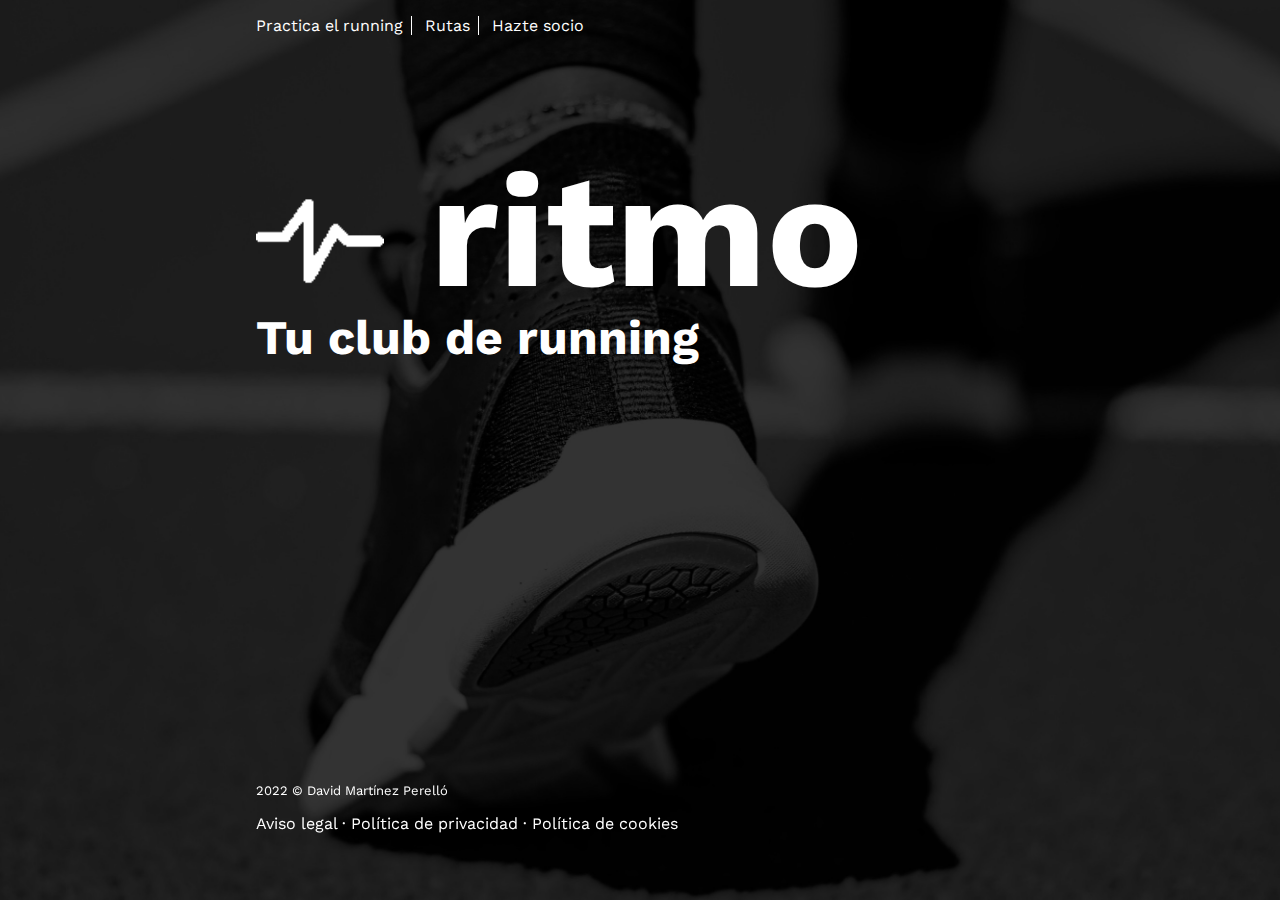
==== index.html @ 7bf6ec88 "comm1" ====
<!DOCTYPE html>
<html lang="es">
  <head>
    <meta charset="utf-8">
    <title>sRitmo: tu club de running12d</title>
    <link rel="preconnect" href="https://fonts.googleapis.com"><link rel="preconnect" href="https://fonts.gstatic.com" crossorigin><link href="https://fonts.googleapis.com/css2?family=Work+Sans:ital,wght@0,400;0,700;1,400;1,700&display=swap" rel="stylesheet">
    <link rel="Stylesheet" href="css/estilos.css">
  </head>
  <body class="indexClass">
    <header>  
      <nav>
        <ul>
            <li><a href="practica-el-running.html">Practica el running</a></li>
            <li><a href="rutas.html">Rutas</a></li>
            <li><a href="inscripcion-socios.html">Hazte socio</a></li>
        </ul>
      </nav>  
      <h1>
          <img
              src="img/isologo-white.png"
              alt="Logo de la compañía Ritmo"> 
          <a href="index.html">ritmo</a>
      </h1>
      <h2>Tu club de running</h2>
    </header>
    <footer class ="indexFooter">
      <p><time datetime="2022">2022</time> © David Martínez Perelló</p>
      <ul>
        <li><a href="#">Aviso legal</a></li>
        <li><a href="#">Política de privacidad</a></li>
        <li><a href="#">Política de cookies</a></li>
    </ul>
    </footer>
  </body>
</html>
---- css/estilos.css ----
/* --------------------------PARTE COMÚM------------------- */
body {
    font-family: 'Work Sans', sans-serif;
    margin: 0;
}

a:visited, a, a:hover  {
    color: white;
    text-decoration:none;
}

/* --------------------------CONTENIDO INDEX------------------- */

Body.indexClass{
    margin-left: 20%;
    background: url('../img/home-hero.jpg') no-repeat center center fixed; 
    background-size: cover;
}

Body.indexClass h1, Body.indexClass h2 {
    color: white;
}
Body.indexClass h1 {
    margin-top: 10%;
    font-size: 10em;
    margin-bottom: -0.1em;
}
Body.indexClass h2 {
    font-size: 3em;
    margin-top: 0;
}

Body.indexClass h1 img{
    width: 0.8em;
}

/* --------------------------HEADER ARCHIVOS MENOS INDEX------------------- */

header.headerArchiv
{
    background-color: black;
    padding-left: 20%;
    padding-top: 0.1%;
    padding-bottom: 3em;
}

header.headerArchiv h1 img{
    width: 0.9em;
}

header.headerArchiv h1 {
    font-size: 2em;
    margin-bottom: -0.1em;
    margin-top: 2%;
}

/* --------------------------NAVEGACIÓN------------------- */

header span.Selected a{
    font-weight: 700;
}

header ul a:hover {
    color: rgb(222, 12, 23)
}

header ul {
    list-style: none;
    padding-inline-start: 0;
}
header ul li {
    display: inline-block;
    padding: 0 0.5rem;
}
header ul li:first-child {
    padding-left: 0;
}
  
header ul li:not(:last-child) {
    border-right: 1px solid white;
}

/* --------------------------CUERPO------------------- */

main {
    margin-left: 20%; 
    margin-right: 20%;
    color:  rgb(23, 23, 23)
}
main p, main ul {
    line-height: 150%;
}

main h2:first-child
{
    margin-top: 2em;
}

/* --------------------------LISTAS-------------- */

article ul li {
    margin: 1em;
}
article ul {
    padding-left: 1em;
}

/* --------------------------FIGURAS------------------- */

figure {
    margin-top: 3%;
    margin-left: 2%;
}

figure img, figure iframe {
    margin: 0 auto;
    display: block;
    border-style:none;
}

figure figcaption {
    margin-top: 2%;
    margin-bottom: 3%;
    font-size: 70%;
    text-align: center;
}

/* --------------------------ESPECIALES------------------- */

i {
    font-style: normal;
}
p.Reference
{
    font-size: 0.7em;
    margin-bottom: 2%;
}

a.inlineLink
{
    /* font: normal; */
    color: rgb(23, 23, 23);
    text-decoration-color: rgb(23, 23, 23);
    text-decoration-thickness: 1px;
    text-decoration-line: underline; 
    text-decoration-style: dotted; 
}

a.inlineLink:hover
{
    color:  rgb(222, 12, 23);
    text-decoration-color: rgb(222, 12, 23);
    text-decoration-line: underline; 
}

div.refRitmo{
    background-color: rgba(0, 0, 0, 0.1);
    text-align: center;
    padding-top: 1em;
    margin-bottom: 2em;
}
div.refRitmo p:first-child{
    font-size: 2em;
    margin: 0;
}
div.refRitmo p:not(:first-child){
    margin-top: -0.2em;
    padding-bottom: 1.5em;
}

.Recalc {
    font-weight: bold;
}

/* --------------------------TABLA------------------- */
table{
    margin-top: 2em;
    margin-bottom: 3em;
    width: 100%;
    border-collapse: collapse;
    table-layout: fixed;
}
caption{
    font-size: 1.5em;
    border-top: 1px solid;
    border-bottom: 1px solid;
    padding-top: 0.2em;
    padding-bottom: 0.2em;
}
tr.topHeaders{
    border-bottom: 1px solid;
}
div.ImageInCol {
    vertical-align: top;
    display: inline-block;
    text-align: center;
    padding-top: 0.5em;
    padding-bottom: 0.5em;
}
div.ImageInCol .caption {
    display: block;
    font-weight: normal;
}

tr th:first-child{
    text-align: left;
}
tr th{
    font-weight: normal;
}
tr th[scope="row"]{
    font-weight: bold; 
    font-size: 1.5em;
}
tr {
    height: 3em;
}
tr:nth-child(even)
{
    background-color: rgba(0, 0, 0, 0.1);
}

tfoot {
    font-size: 0.8em;
    border-bottom: 1px solid;
}

/* --------------------------FORUMULARIO------------------- */

.formulario
{
    margin-left: 5%;
    margin-right: 5%;
}

.formulario p:first-child{
    font-size: 0.8em;
}

form legend{
    font-weight: 700;
    font-size: 1.5em;
}

fieldset{
    margin-top: 1em;
    padding-left: 3%;
    padding-bottom: 2em;
}

fieldset p:last-child, .OtrasInfo {
    margin-bottom: 0px;
}

.columnForm {
    float: left;
    width: 50%;
    margin-top: 1em;
    
  }
  
.rowForm:after {
    content: "";
    display: table;
    clear: both;
}

input[type="text"], 
input[type="email"], 
input[type="tel"], 
input[type="date"], 
textarea,
select{
    width: 95%;
    height: 3em;
    margin-top: 1em;
    padding-right: 0.5em;
    padding-left: 0.5em;
}

.columnForm input,.columnForm  select
{
    width: 90%;
}
textarea {
    resize:vertical;
    height: 15em;
}

form > p,form>input{
    margin-left: 3%;
    
}

form > p{
    width: 95%;
}

button
{
    border: 0;
    border-radius: 8px;
    background-color:rgb(222, 12, 23);
    font-size: 1.5rem;
    color: white;
    padding: 0.5em 1.5em;
}
button:hover
{
    cursor: pointer;
}

input:invalid
{
    box-shadow: 0px 0px 0px 2px red;
}

input:focus:invalid 
{
    box-shadow: none;
}

input:placeholder-shown, 
input[type="date"], 
input[type="radio"],
input[type="checkbox"]
{
    box-shadow: none;
}

/* --------------------------PIE DE PÁGINA------------------- */

footer ul a:hover {
    color: rgb(222, 12, 23)
}

footer ul {
    list-style: none;
    padding-inline-start: 0;
}
footer ul li {
    display: inline-block;
}

footer ul li:after { 
    content: " \00b7"; 
}
footer ul li:last-child:after { 
    content: none; 
}

footer p{
    font-size: small;
}
footer{
    color: white;
}

footer.NormalFooter
{
    padding-top: 0.8%;
    padding-bottom: 2%;
    padding-left: 20%;
    background-color: black;
    /* width: 100%; */

}

footer.indexFooter
{
    position: fixed;
    bottom: 0; 
    margin-bottom: 4%;
    
}
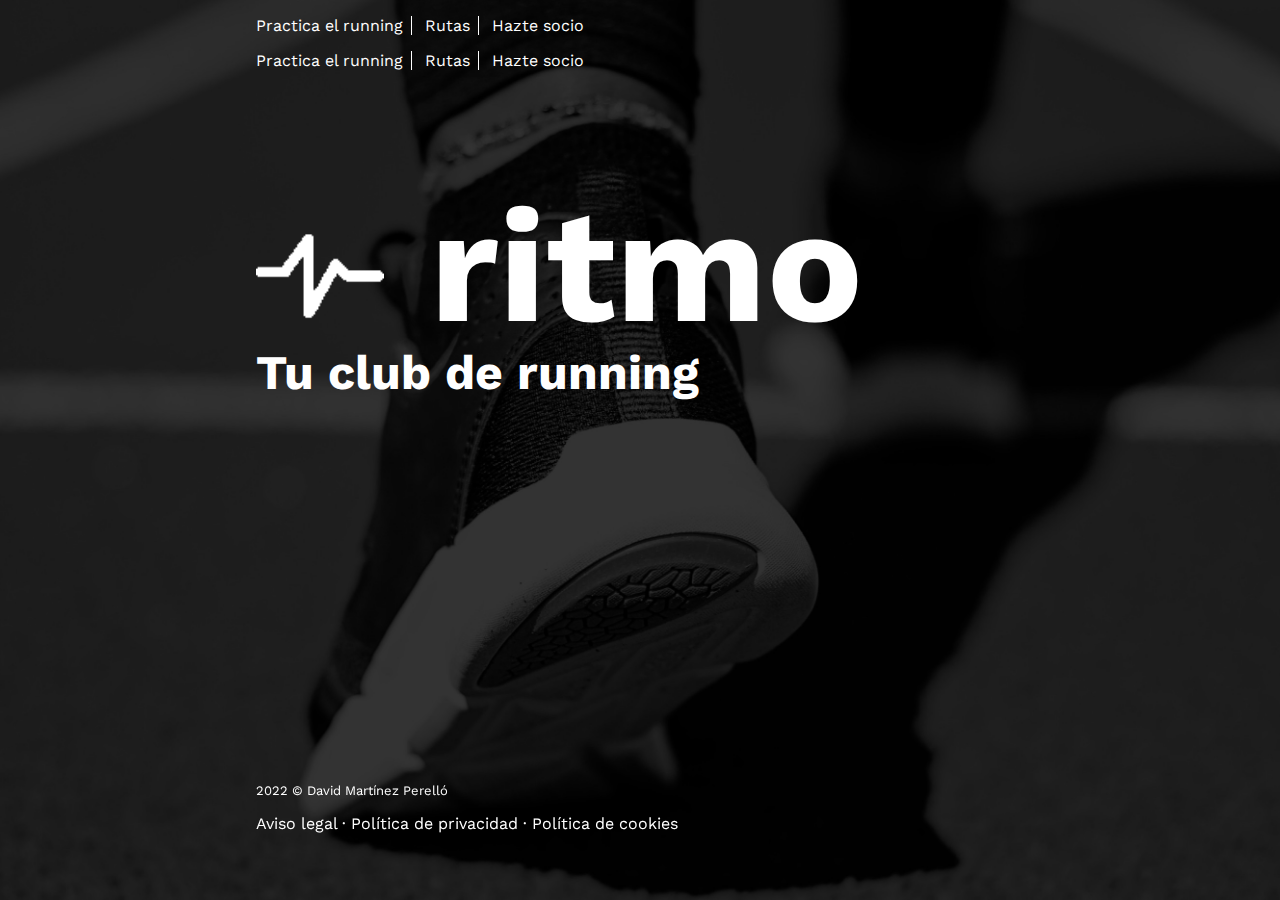
==== commit f9b4e534: "dd" ====
--- a/index.html
+++ b/index.html
@@ -14,6 +14,11 @@
             <li><a href="rutas.html">Rutas</a></li>
             <li><a href="inscripcion-socios.html">Hazte socio</a></li>
         </ul>
+        <ul>
+          <li><a href="practica-el-running.html">Practica el running</a></li>
+          <li><a href="rutas.html">Rutas</a></li>
+          <li><a href="inscripcion-socios.html">Hazte socio</a></li>
+      </ul>
       </nav>  
       <h1>
           <img
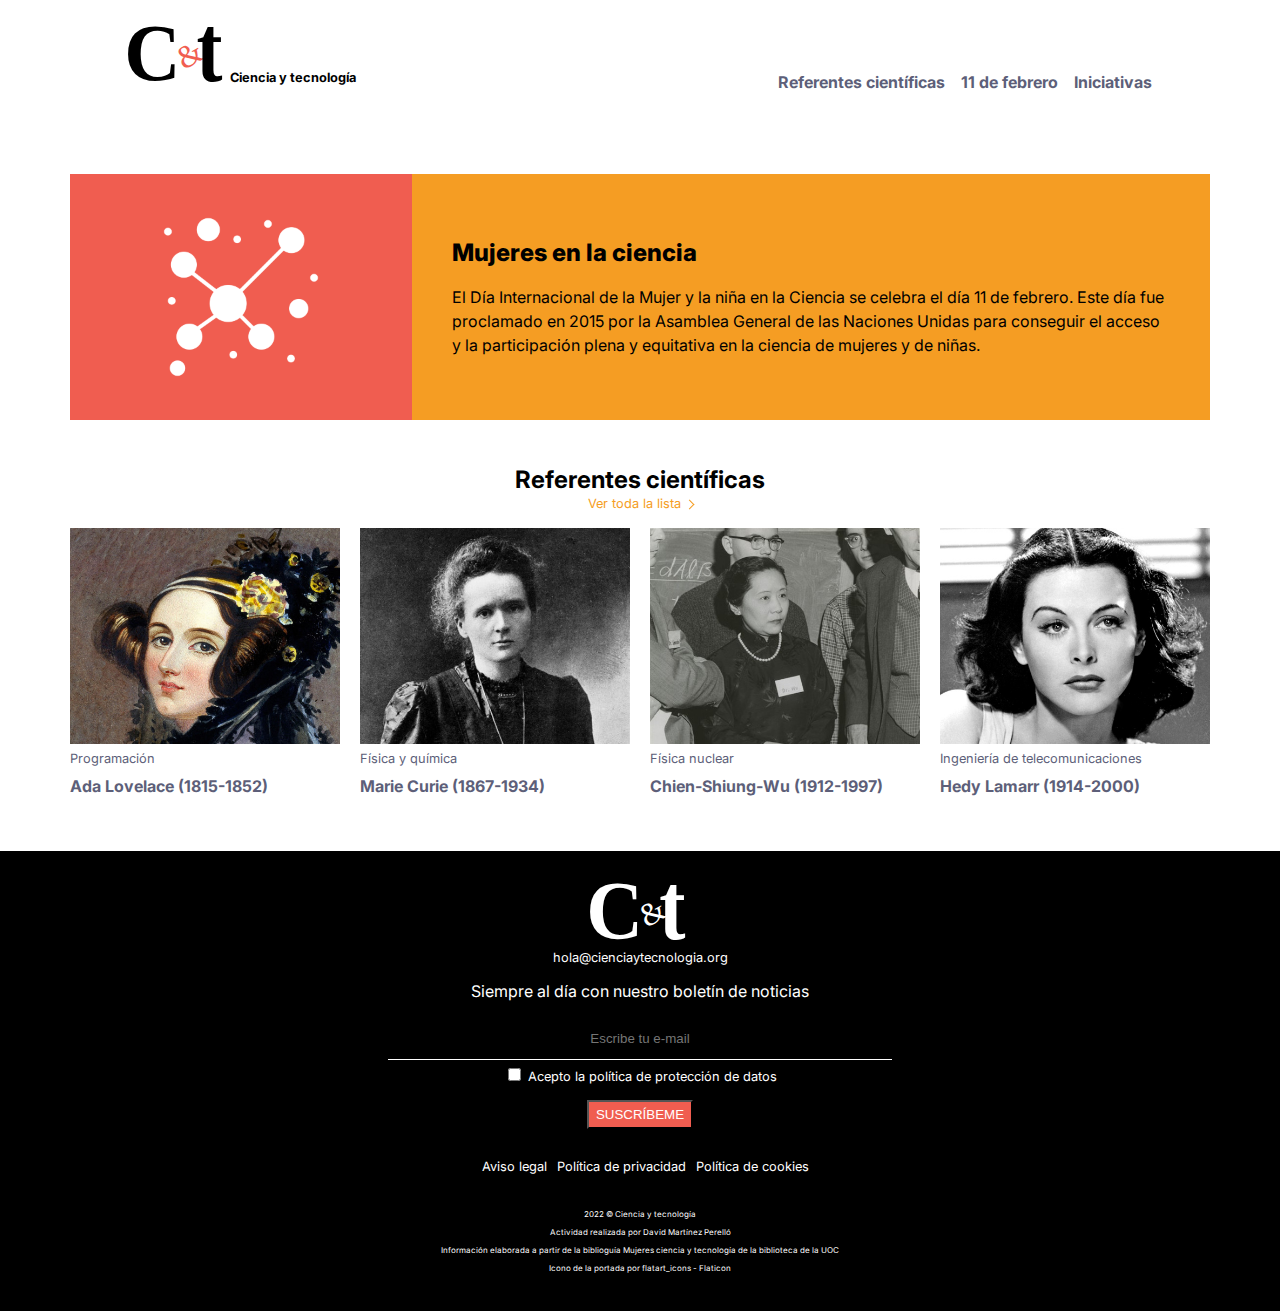
==== commit 7365c0ed: "FirstVersion" ====
--- a/index.html
+++ b/index.html
@@ -1,40 +1,151 @@
 <!DOCTYPE html>
 <html lang="es">
   <head>
-    <meta charset="utf-8">
-    <title>sRitmo: tu club de running12d</title>
-    <link rel="preconnect" href="https://fonts.googleapis.com"><link rel="preconnect" href="https://fonts.gstatic.com" crossorigin><link href="https://fonts.googleapis.com/css2?family=Work+Sans:ital,wght@0,400;0,700;1,400;1,700&display=swap" rel="stylesheet">
+    <meta charset="UTF-8">
+    <meta name= "viewport" content="width=device-width, initial-scale=1.0"> 
+    <title>Mujeres en la ciencia</title>
+    <link rel="preconnect" href="https://fonts.googleapis.com"><link rel="preconnect" href="https://fonts.gstatic.com" crossorigin><link href="https://fonts.googleapis.com/css2?family=Inter:wght@400;700;800&display=swap" rel="stylesheet">
     <link rel="Stylesheet" href="css/estilos.css">
   </head>
-  <body class="indexClass">
-    <header>  
+  <body class="index">
+    <header>
+      <h1>
+        <a href="index.html">
+          <img
+          src="img/logo-ciencia-tecnologia.svg"
+          alt="Logo de ciencia y tecnologia"> 
+          Ciencia y tecnología
+        </a>
+      </h1>  
       <nav>
         <ul>
-            <li><a href="practica-el-running.html">Practica el running</a></li>
-            <li><a href="rutas.html">Rutas</a></li>
-            <li><a href="inscripcion-socios.html">Hazte socio</a></li>
+            <li><a href="practica-el-running.html">Referentes científicas</a></li>
+            <li><a href="rutas.html">11 de febrero</a></li>
+            <li><a href="inscripcion-socios.html">Iniciativas</a></li>
         </ul>
-        <ul>
-          <li><a href="practica-el-running.html">Practica el running</a></li>
-          <li><a href="rutas.html">Rutas</a></li>
-          <li><a href="inscripcion-socios.html">Hazte socio</a></li>
-      </ul>
       </nav>  
-      <h1>
+    </header>
+    <main class="container">
+
+      <div class = "mujCienc">
+        <figure>
           <img
-              src="img/isologo-white.png"
-              alt="Logo de la compañía Ritmo"> 
-          <a href="index.html">ritmo</a>
-      </h1>
-      <h2>Tu club de running</h2>
-    </header>
-    <footer class ="indexFooter">
-      <p><time datetime="2022">2022</time> © David Martínez Perelló</p>
+            src="img/hero-athom.png"
+            alt="icono átomo">  
+        </figure>
+        <div>
+          <h2>
+            Mujeres en la ciencia
+          </h2>
+          <p>
+            El Día Internacional de la Mujer y la niña en la Ciencia se celebra el día 
+            11 de febrero. Este día fue proclamado en 2015 por la Asamblea 
+            General de las Naciones Unidas para conseguir el acceso y la 
+            participación plena y equitativa en la ciencia de mujeres y de niñas.
+          </p>
+        </div>
+
+      </div>
+      <h2 class = "refCient">
+        Referentes científicas
+      </h2>
+      <p class = "refCient"><a class = "refCient" href="referentes.html">Ver toda la lista<i class="arrow right"></i></a></p>
+      <div class="CuadRef">
+
+        <a href="referentes.html#AdaLovelace">
+          <figure>
+            <img
+              src="img/01-ada-lovelace.jpg"
+              alt="Imagen de Ada Lovelance">  
+            <figcaption>
+              <p>Programación</p>
+              <p>Ada Lovelace (1815-1852)</p>
+            </figcaption>
+          </figure>
+        </a>
+
+
+        <a href="referentes.html#MarieCurie">
+          <figure>
+            <img
+              src="img/02-marie-curie.jpg"
+              alt="Imagen de Marie Curie">  
+            <figcaption>
+              <p>Física y química</p>
+              <p>Marie Curie (1867-1934)</p>
+            </figcaption>
+          </figure>
+        </a>
+
+
+        <a href="referentes.html#ChienShiungWu">
+          <figure>
+            <img
+              src="img/03-chien-shiung-wu.jpg"
+              alt="Imagen de Chien-Shiung-Wu">  
+            <figcaption>
+              <p>Física nuclear</p>
+              <p>Chien-Shiung-Wu (1912-1997)</p>
+            </figcaption>
+          </figure>
+        </a>
+
+        <a href="referentes.html#HedyLamarr">        
+          <figure>
+            <img
+              src="img/04-hedy-lamarr.jpg"
+              alt="Imagen Hedy Lamarr">  
+            <figcaption>
+              <p>Ingeniería de telecomunicaciones</p>
+              <p>Hedy Lamarr (1914-2000)</p>
+            </figcaption>
+          </figure>
+        </a>
+
+      </div>
+    </main>
+    <footer>
+      <img
+            src="img/logo-ciencia-tecnologia-white.svg"
+            alt="Logo de ciencia y tecnologia"> 
+      <p class="mailTop">
+        <a class = "inlineLink" href="mailto:hola@cienciaytecnologia.org">hola@cienciaytecnologia.org</a> 
+      </p>
+      <p>
+        Siempre al día con nuestro boletín de noticias
+      </p>
+      <form action="/my-handling-form-page" method="post">
+            <p>
+                <input type="text" id="TuEmail" name="user_email" placeholder="Escribe tu e-mail" required>
+            </p>
+            <p class= "privPol">
+              <input type="checkbox" id="PolitPriv" name="PolitPriv" required>
+              <label for="PolitPriv">Acepto la política de protección de datos</label>  
+            </p>
+           <p>
+                <button type="submit">SUSCRÍBEME</button>
+            </p>
+      </form>
       <ul>
         <li><a href="#">Aviso legal</a></li>
         <li><a href="#">Política de privacidad</a></li>
         <li><a href="#">Política de cookies</a></li>
-    </ul>
+      </ul>
+      <div class = footerLit>
+        <p>
+          <time datetime="2022">2022</time> © Ciencia y tecnología
+        </p>
+        <p>
+          Actividad realizada por David Martínez Perelló
+        </p>
+        <p>
+          Información elaborada a partir de la biblioguía <a href = "https://biblioteca.uoc.edu/es/biblioguias/biblioguia/Mujeres-ciencia-y-tecnologia/">Mujeres ciencia y tecnología de 
+            la biblioteca de la UOC</a>
+        </p>
+        <p>
+          Icono de la portada por <a href = "https://www.flaticon.es/iconos-gratis/atomo">flatart_icons - Flaticon</a>
+        </p>
+      </div>
     </footer>
   </body>
 </html>
--- a/css/estilos.css
+++ b/css/estilos.css
@@ -1,116 +1,409 @@
 /* --------------------------PARTE COMÚM------------------- */
 body {
-    font-family: 'Work Sans', sans-serif;
+    font-family: 'Inter', sans-serif;
+    color: rgb(0,0,0);
     margin: 0;
 }
 
 a:visited, a, a:hover  {
-    color: white;
+    color: rgb(0,0,0);
     text-decoration:none;
 }
 
+
+header, nav ul{
+    display: flex;
+    flex-direction: row;
+    flex-wrap: wrap;
+    align-items: flex-end;
+    margin-bottom: 0;
+}
+
+header
+{
+    width: 80%;
+    max-width: 1140px; 
+    margin-left: auto; 
+    margin-right: auto;
+    margin-bottom: 80px;
+    margin-top: 15px;
+}
+
+h1 {
+    flex-grow: 1;
+}
+nav ul li{
+    text-decoration: none;
+    display: inline-block;
+    padding-right: 1em;
+    text-align: center;
+    font-weight: 700;
+    line-height: 150%;
+}
+
+nav ul li:last-child {
+    padding-right: 0;
+  }
+
+nav ul li a:visited, nav ul li a{
+    text-decoration:none;
+    color: rgb(93, 95, 121) ;
+}
+
+nav ul li a:hover{
+    color: rgb(245, 157, 35) ;
+}
+
+@media all and (max-width: 1000px)
+{
+    nav ul,header{
+        flex-direction: column;
+        align-items: center;
+    }
+    nav ul{
+        padding: 0;
+    }
+}
+
+h1{
+    font-size: 0.8em;
+}
+
+.container, .containerReferentes
+{
+    line-height: 150%;
+    width: 90%; 
+    max-width: 1140px; 
+    margin-left: auto; 
+    margin-right: auto;
+}
+
 /* --------------------------CONTENIDO INDEX------------------- */
 
-Body.indexClass{
-    margin-left: 20%;
-    background: url('../img/home-hero.jpg') no-repeat center center fixed; 
-    background-size: cover;
-}
-
-Body.indexClass h1, Body.indexClass h2 {
-    color: white;
-}
-Body.indexClass h1 {
-    margin-top: 10%;
-    font-size: 10em;
-    margin-bottom: -0.1em;
-}
-Body.indexClass h2 {
+.mujCienc figure{
+    background-color: rgb(240, 93, 80);
+    margin: 0 0 0 0;
+    width: 30%;
+    padding-top: 2%;
+    padding-bottom: 2%;
+}
+
+.mujCienc figure img{
+    width: 80%;
+    max-width: 200px;
+}
+
+.mujCienc h2{
+    font-size: 1.5em;
+    font-weight: 800;
+}
+.mujCienc h2,.mujCienc p{
+    width: 90%;
+}
+
+.mujCienc p{
+    margin-top: 0;
+}
+.mujCienc div{
+    background-color: rgb(245, 157, 35);
+    width: 50%;
+    flex-grow: 1;
+    display: flex;
+    flex-direction: column;
+    align-items: center;
+    justify-content: center;
+}
+
+.mujCienc{
+    display: flex;
+    flex-direction: row;
+    flex-wrap: wrap;
+    justify-content: center;
+    align-items: stretch;
+    margin-top: 5%;
+}
+
+@media all and (max-width: 1000px)
+{
+    .mujCienc{
+        flex-direction: column;
+    }
+    .mujCienc div{
+        width:100%;
+    }
+    .mujCienc figure{
+        width:100%;
+    }
+}
+
+.refCient{
+    text-align: center;
+}
+
+h2.refCient {
+    margin-top: 2em;
+    margin-bottom: 0;
+}
+p.refCient {
+    margin-top: 0;
+    font-size: 0.8em;
+    color: rgb(245, 157, 35);
+}
+
+a.refCient:visited, a.refCient, a.refCient:hover  {
+    color: rgb(245, 157, 35);
+}
+
+.arrow {
+    border: solid rgb(245, 157, 35);
+    border-width: 0 1px 1px 0;
+    display: inline-block;
+    padding: 3px;
+    margin-left: 5px;
+    transform: rotate(-45deg);
+    -webkit-transform: rotate(-45deg);
+}
+
+.CuadRef figure
+{
+    margin: 0 0 0 0;
+}
+.CuadRef figure figcaption
+{
+    text-align: left;
+}
+.CuadRef figure figcaption p
+{
+    margin-top: 0.2em;
+    margin-bottom: 0.2em;
+    color: rgb(93, 95, 121);
+}
+.CuadRef figure figcaption p:first-child
+{
+    font-size: 0.8em;
+}
+.CuadRef figure figcaption p:last-child
+{
+    font-weight: 700;
+}
+
+.CuadRef{
+    display: grid;
+
+    --grid-layout-gap: 20px;
+    --grid-column-count: 4;
+    --grid-item--min-width: 200px;
+  
+    --gap-count: calc(var(--grid-column-count) - 1);
+    --total-gap-width: calc(var(--gap-count) * var(--grid-layout-gap));
+    --grid-item--max-width: calc((100% - var(--total-gap-width)) / var(--grid-column-count));
+  
+    display: grid;
+    grid-template-columns: repeat(auto-fill, minmax(max(var(--grid-item--min-width), var(--grid-item--max-width)), 1fr));
+    grid-gap: var(--grid-layout-gap);
+
+    /* https://codepen.io/ysedda/pen/wvPLdpm */
+
+}
+
+.CuadRef figure img{
+    width: 100%;
+}
+
+@media all and (max-width: 560px)
+{
+    .CuadRef figure figcaption
+    {
+        text-align: center;
+    }
+}
+
+/* --------------------------CONTENIDO REFERENTES------------------- */
+
+.containerReferentes h2{
+    text-align: center;
+    font-size: 2.5em;
+}
+.gridRef
+{
+    display: flex;
+    flex-direction: row;
+    gap: 30px; 
+    align-items: stretch;
+}
+.gridRef ul
+{
+    width: 20%;
+    list-style: none;
+    padding-left: 0;
+    display: flex;
+    flex-direction: row;
+    flex-wrap: wrap;
+    height: fit-content;
+    font-weight: 700;
+}
+
+.gridRef li
+{
+    width: 100%
+}
+
+.numbAndIm
+{
+    width: 80%;
+    display: flex;
+    flex-direction: row;
+    flex-wrap: wrap;
+    gap: 30px;
+}
+
+.element
+{
+    width: 100%;
+    display: flex;
+    flex-direction: row;
+    gap: 30px; 
+    align-items: center;
+}
+
+.number{
+    width: 20%; 
+}
+.number{
+    color: rgb(93, 95, 121);
+    font-size: 0.7em;
+    font-weight: 700;
+}
+.number p {
+    margin-top: 0px;
+    margin-bottom: 0px;
+}
+.number .ciName {
+    font-size: 1.7em;
+    font-weight: 700;
+}
+.number p:first-child{
+    color: rgb(240, 93, 80);
     font-size: 3em;
-    margin-top: 0;
-}
-
-Body.indexClass h1 img{
-    width: 0.8em;
-}
+    font-weight: 900;
+    margin-bottom: 20px;
+    margin-top: auto;
+}
+
+.imageAndDesc
+{
+    width: 80%;
+}
+.imageAndDesc
+{
+    display: flex;
+    flex-direction: row;
+    gap: 20px; 
+    align-items: center;
+}
+
+.descImage {
+    width: 70%;
+}
+
+.descImage p:first-child{
+    margin-bottom: 2px;
+    color: rgb(93, 95, 121);
+}
+
+.descImage p:not(:first-child){
+    margin-top: 2px;
+}
+
+.descImage a,.gridRef ul a {
+    color: rgb(245, 157, 35)
+}
+.descImage a:hover, .gridRef ul a:hover {
+    color:  rgb(93, 95, 121);
+}
+
+.imageAndDesc img{
+    width: 30%;
+    height: auto;
+}
+
+@media all and (max-width: 1000px)
+{
+    .gridRef
+    {
+        flex-direction: column;
+    }
+    .gridRef ul
+    {
+        width: fit-content;
+        color: rgb(245, 157, 35);
+        list-style-type: disc; 
+        list-style-position: inside; 
+        flex-wrap: wrap;
+        flex-direction: row;
+        gap: 13px;
+        justify-content: center;
+    }
+    .gridRef li::marker
+    {
+       margin-right: 2px;
+    }
+
+    .gridRef li:first-child
+    {
+        list-style: none;
+    }
+    
+    .gridRef li
+    {
+        width: fit-content;
+        /* width: auto; */
+    }
+    .gridRef
+    {
+        align-items: center;
+    }
+}
+
+@media all and (max-width: 560px)
+{
+    .element, .imageAndDesc
+    {
+        width: 100%;
+        flex-direction: column;
+        align-items: flex-start;
+        gap: 2px;
+    }
+    .number, .imageAndDesc img, .numbAndIm, .descImage
+    {
+        width: 100%;
+    }
+
+    .numbAndIm
+    {
+        gap: 10px;
+    }
+    .number p:first-child{
+
+        margin-bottom: 10px;
+
+    }
+
+}
+
 
 /* --------------------------HEADER ARCHIVOS MENOS INDEX------------------- */
 
-header.headerArchiv
-{
-    background-color: black;
-    padding-left: 20%;
-    padding-top: 0.1%;
-    padding-bottom: 3em;
-}
-
-header.headerArchiv h1 img{
-    width: 0.9em;
-}
-
-header.headerArchiv h1 {
-    font-size: 2em;
-    margin-bottom: -0.1em;
-    margin-top: 2%;
-}
 
 /* --------------------------NAVEGACIÓN------------------- */
 
-header span.Selected a{
-    font-weight: 700;
-}
-
-header ul a:hover {
-    color: rgb(222, 12, 23)
-}
-
-header ul {
-    list-style: none;
-    padding-inline-start: 0;
-}
-header ul li {
-    display: inline-block;
-    padding: 0 0.5rem;
-}
-header ul li:first-child {
-    padding-left: 0;
-}
-  
-header ul li:not(:last-child) {
-    border-right: 1px solid white;
-}
 
 /* --------------------------CUERPO------------------- */
 
-main {
-    margin-left: 20%; 
-    margin-right: 20%;
-    color:  rgb(23, 23, 23)
-}
-main p, main ul {
-    line-height: 150%;
-}
-
-main h2:first-child
-{
-    margin-top: 2em;
-}
 
 /* --------------------------LISTAS-------------- */
 
-article ul li {
-    margin: 1em;
-}
-article ul {
-    padding-left: 1em;
-}
-
 /* --------------------------FIGURAS------------------- */
-
-figure {
-    margin-top: 3%;
-    margin-left: 2%;
-}
 
 figure img, figure iframe {
     margin: 0 auto;
@@ -118,258 +411,98 @@
     border-style:none;
 }
 
-figure figcaption {
-    margin-top: 2%;
-    margin-bottom: 3%;
-    font-size: 70%;
-    text-align: center;
-}
-
 /* --------------------------ESPECIALES------------------- */
 
-i {
-    font-style: normal;
-}
-p.Reference
-{
-    font-size: 0.7em;
-    margin-bottom: 2%;
-}
-
-a.inlineLink
-{
-    /* font: normal; */
-    color: rgb(23, 23, 23);
-    text-decoration-color: rgb(23, 23, 23);
-    text-decoration-thickness: 1px;
-    text-decoration-line: underline; 
-    text-decoration-style: dotted; 
-}
-
-a.inlineLink:hover
-{
-    color:  rgb(222, 12, 23);
-    text-decoration-color: rgb(222, 12, 23);
-    text-decoration-line: underline; 
-}
-
-div.refRitmo{
-    background-color: rgba(0, 0, 0, 0.1);
-    text-align: center;
-    padding-top: 1em;
-    margin-bottom: 2em;
-}
-div.refRitmo p:first-child{
-    font-size: 2em;
-    margin: 0;
-}
-div.refRitmo p:not(:first-child){
-    margin-top: -0.2em;
-    padding-bottom: 1.5em;
-}
-
-.Recalc {
-    font-weight: bold;
-}
+
 
 /* --------------------------TABLA------------------- */
-table{
-    margin-top: 2em;
-    margin-bottom: 3em;
-    width: 100%;
-    border-collapse: collapse;
-    table-layout: fixed;
-}
-caption{
-    font-size: 1.5em;
-    border-top: 1px solid;
-    border-bottom: 1px solid;
-    padding-top: 0.2em;
-    padding-bottom: 0.2em;
-}
-tr.topHeaders{
-    border-bottom: 1px solid;
-}
-div.ImageInCol {
-    vertical-align: top;
-    display: inline-block;
-    text-align: center;
-    padding-top: 0.5em;
-    padding-bottom: 0.5em;
-}
-div.ImageInCol .caption {
-    display: block;
-    font-weight: normal;
-}
-
-tr th:first-child{
-    text-align: left;
-}
-tr th{
-    font-weight: normal;
-}
-tr th[scope="row"]{
-    font-weight: bold; 
-    font-size: 1.5em;
-}
-tr {
-    height: 3em;
-}
-tr:nth-child(even)
-{
-    background-color: rgba(0, 0, 0, 0.1);
-}
-
-tfoot {
+
+
+/* --------------------------PIE DE PÁGINA------------------- */
+footer a:hover, .footerLit a:hover {
+    color:  rgb(245, 157, 35)
+}
+
+footer img {  
+    display: block;  
+    margin-left: auto;  
+    margin-right: auto; 
+}  
+
+footer a, .footerLit a {
+    color:  rgb(255, 255, 255)
+}
+footer .mailTop
+{
+    margin-top: 10px;
     font-size: 0.8em;
-    border-bottom: 1px solid;
-}
-
-/* --------------------------FORUMULARIO------------------- */
-
-.formulario
-{
-    margin-left: 5%;
-    margin-right: 5%;
-}
-
-.formulario p:first-child{
-    font-size: 0.8em;
-}
-
-form legend{
-    font-weight: 700;
-    font-size: 1.5em;
-}
-
-fieldset{
-    margin-top: 1em;
-    padding-left: 3%;
-    padding-bottom: 2em;
-}
-
-fieldset p:last-child, .OtrasInfo {
-    margin-bottom: 0px;
-}
-
-.columnForm {
-    float: left;
-    width: 50%;
-    margin-top: 1em;
-    
-  }
-  
-.rowForm:after {
-    content: "";
-    display: table;
-    clear: both;
-}
-
-input[type="text"], 
-input[type="email"], 
-input[type="tel"], 
-input[type="date"], 
-textarea,
-select{
-    width: 95%;
-    height: 3em;
-    margin-top: 1em;
-    padding-right: 0.5em;
-    padding-left: 0.5em;
-}
-
-.columnForm input,.columnForm  select
-{
-    width: 90%;
-}
-textarea {
-    resize:vertical;
-    height: 15em;
-}
-
-form > p,form>input{
-    margin-left: 3%;
-    
-}
-
-form > p{
-    width: 95%;
-}
-
-button
-{
-    border: 0;
-    border-radius: 8px;
-    background-color:rgb(222, 12, 23);
-    font-size: 1.5rem;
-    color: white;
-    padding: 0.5em 1.5em;
-}
-button:hover
-{
-    cursor: pointer;
-}
-
-input:invalid
-{
-    box-shadow: 0px 0px 0px 2px red;
-}
-
-input:focus:invalid 
-{
-    box-shadow: none;
-}
-
-input:placeholder-shown, 
-input[type="date"], 
-input[type="radio"],
-input[type="checkbox"]
-{
-    box-shadow: none;
-}
-
-/* --------------------------PIE DE PÁGINA------------------- */
-
-footer ul a:hover {
-    color: rgb(222, 12, 23)
 }
 
 footer ul {
+    margin-top: min(5%,30px);
+    margin-bottom: min(5%,30px);
     list-style: none;
     padding-inline-start: 0;
+    font-size: 0.8em;
+    display: flex;
+    flex-direction: row;
+    flex-wrap: wrap;
+    align-items:center;
+    justify-content: center;
 }
 footer ul li {
     display: inline-block;
-}
-
-footer ul li:after { 
-    content: " \00b7"; 
-}
-footer ul li:last-child:after { 
-    content: none; 
-}
-
-footer p{
-    font-size: small;
+    margin: 0 0 5px 10px;
+}
+
+@media all and (max-width: 560px)
+{
+    footer ul {
+        flex-direction: column;
+    }
+}
+
+footer button {
+    background-color:  rgb(240, 93, 80);
+    color:  rgb(255, 255, 255)
+}
+footer form p:first-child input
+{
+    height: 3em;
+}
+footer form ::placeholder { 
+    text-align: center;
+}
+footer form button {
+    padding: 5px 7px 5px 7px;
+}
+footer form p:first-child
+{
+    margin-bottom: 5px;
+}
+footer form .privPol
+{
+    margin-top: 0;
+    font-size: 0.8em;
+}
+footer form p:first-child input{
+    background-color: black;
+    width: min(500px, 90%);
+    border-width:0;
+    border-bottom-width: 1px;
+    border-color: white;
 }
 footer{
+    padding-top: 30px;
+    padding-bottom: 30px;
+    padding-left: 10px;
+    padding-right: 10px;
     color: white;
-}
-
-footer.NormalFooter
-{
-    padding-top: 0.8%;
-    padding-bottom: 2%;
-    padding-left: 20%;
+    text-align: center;
     background-color: black;
-    /* width: 100%; */
-
-}
-
-footer.indexFooter
-{
-    position: fixed;
-    bottom: 0; 
-    margin-bottom: 4%;
-    
-}
+    margin-top: 50px;
+}
+
+.footerLit{
+    font-size: 0.5em;
+}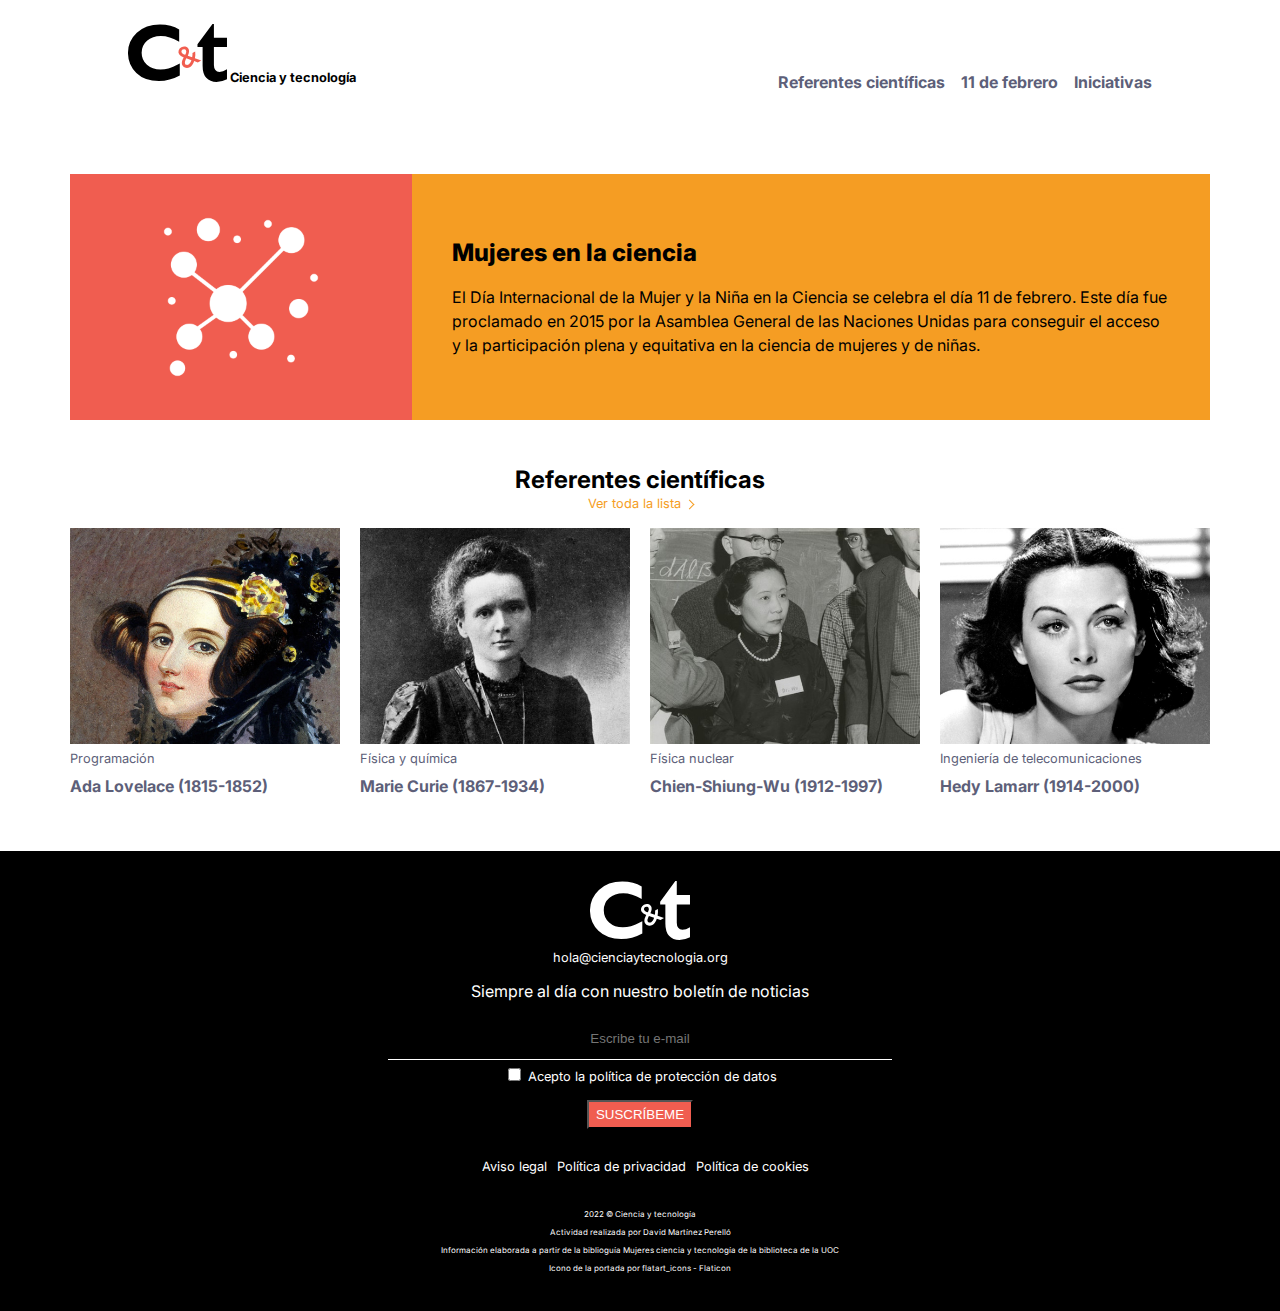
==== commit a4d01b24: "Update index.html" ====
--- a/index.html
+++ b/index.html
@@ -19,9 +19,9 @@
       </h1>  
       <nav>
         <ul>
-            <li><a href="practica-el-running.html">Referentes científicas</a></li>
-            <li><a href="rutas.html">11 de febrero</a></li>
-            <li><a href="inscripcion-socios.html">Iniciativas</a></li>
+            <li><a href="referentes.html">Referentes científicas</a></li>
+            <li><a href="11-de-febrero.html">11 de febrero</a></li>
+            <li><a href="Iniciativas.html">Iniciativas</a></li>
         </ul>
       </nav>  
     </header>
@@ -38,7 +38,7 @@
             Mujeres en la ciencia
           </h2>
           <p>
-            El Día Internacional de la Mujer y la niña en la Ciencia se celebra el día 
+            El Día Internacional de la Mujer y la Niña en la Ciencia se celebra el día 
             11 de febrero. Este día fue proclamado en 2015 por la Asamblea 
             General de las Naciones Unidas para conseguir el acceso y la 
             participación plena y equitativa en la ciencia de mujeres y de niñas.
--- a/css/estilos.css
+++ b/css/estilos.css
@@ -1,508 +1,634 @@
-/* --------------------------PARTE COMÚM------------------- */
-body {
-    font-family: 'Inter', sans-serif;
-    color: rgb(0,0,0);
-    margin: 0;
-}
-
-a:visited, a, a:hover  {
-    color: rgb(0,0,0);
-    text-decoration:none;
-}
-
-
-header, nav ul{
-    display: flex;
-    flex-direction: row;
-    flex-wrap: wrap;
-    align-items: flex-end;
-    margin-bottom: 0;
-}
-
-header
-{
-    width: 80%;
-    max-width: 1140px; 
-    margin-left: auto; 
-    margin-right: auto;
-    margin-bottom: 80px;
-    margin-top: 15px;
-}
-
-h1 {
-    flex-grow: 1;
-}
-nav ul li{
-    text-decoration: none;
-    display: inline-block;
-    padding-right: 1em;
-    text-align: center;
-    font-weight: 700;
-    line-height: 150%;
-}
-
-nav ul li:last-child {
-    padding-right: 0;
-  }
-
-nav ul li a:visited, nav ul li a{
-    text-decoration:none;
-    color: rgb(93, 95, 121) ;
-}
-
-nav ul li a:hover{
-    color: rgb(245, 157, 35) ;
-}
-
-@media all and (max-width: 1000px)
-{
-    nav ul,header{
-        flex-direction: column;
-        align-items: center;
-    }
-    nav ul{
-        padding: 0;
-    }
-}
-
-h1{
-    font-size: 0.8em;
-}
-
-.container, .containerReferentes
-{
-    line-height: 150%;
-    width: 90%; 
-    max-width: 1140px; 
-    margin-left: auto; 
-    margin-right: auto;
-}
-
-/* --------------------------CONTENIDO INDEX------------------- */
-
-.mujCienc figure{
-    background-color: rgb(240, 93, 80);
-    margin: 0 0 0 0;
-    width: 30%;
-    padding-top: 2%;
-    padding-bottom: 2%;
-}
-
-.mujCienc figure img{
-    width: 80%;
-    max-width: 200px;
-}
-
-.mujCienc h2{
-    font-size: 1.5em;
-    font-weight: 800;
-}
-.mujCienc h2,.mujCienc p{
-    width: 90%;
-}
-
-.mujCienc p{
-    margin-top: 0;
-}
-.mujCienc div{
-    background-color: rgb(245, 157, 35);
-    width: 50%;
-    flex-grow: 1;
-    display: flex;
-    flex-direction: column;
-    align-items: center;
-    justify-content: center;
-}
-
-.mujCienc{
-    display: flex;
-    flex-direction: row;
-    flex-wrap: wrap;
-    justify-content: center;
-    align-items: stretch;
-    margin-top: 5%;
-}
-
-@media all and (max-width: 1000px)
-{
-    .mujCienc{
-        flex-direction: column;
-    }
-    .mujCienc div{
-        width:100%;
-    }
-    .mujCienc figure{
-        width:100%;
-    }
-}
-
-.refCient{
-    text-align: center;
-}
-
-h2.refCient {
-    margin-top: 2em;
-    margin-bottom: 0;
-}
-p.refCient {
-    margin-top: 0;
-    font-size: 0.8em;
-    color: rgb(245, 157, 35);
-}
-
-a.refCient:visited, a.refCient, a.refCient:hover  {
-    color: rgb(245, 157, 35);
-}
-
-.arrow {
-    border: solid rgb(245, 157, 35);
-    border-width: 0 1px 1px 0;
-    display: inline-block;
-    padding: 3px;
-    margin-left: 5px;
-    transform: rotate(-45deg);
-    -webkit-transform: rotate(-45deg);
-}
-
-.CuadRef figure
-{
-    margin: 0 0 0 0;
-}
-.CuadRef figure figcaption
-{
-    text-align: left;
-}
-.CuadRef figure figcaption p
-{
-    margin-top: 0.2em;
-    margin-bottom: 0.2em;
-    color: rgb(93, 95, 121);
-}
-.CuadRef figure figcaption p:first-child
-{
-    font-size: 0.8em;
-}
-.CuadRef figure figcaption p:last-child
-{
-    font-weight: 700;
-}
-
-.CuadRef{
-    display: grid;
-
-    --grid-layout-gap: 20px;
-    --grid-column-count: 4;
-    --grid-item--min-width: 200px;
-  
-    --gap-count: calc(var(--grid-column-count) - 1);
-    --total-gap-width: calc(var(--gap-count) * var(--grid-layout-gap));
-    --grid-item--max-width: calc((100% - var(--total-gap-width)) / var(--grid-column-count));
-  
-    display: grid;
-    grid-template-columns: repeat(auto-fill, minmax(max(var(--grid-item--min-width), var(--grid-item--max-width)), 1fr));
-    grid-gap: var(--grid-layout-gap);
-
-    /* https://codepen.io/ysedda/pen/wvPLdpm */
-
-}
-
-.CuadRef figure img{
-    width: 100%;
-}
-
-@media all and (max-width: 560px)
-{
-    .CuadRef figure figcaption
-    {
-        text-align: center;
-    }
-}
-
-/* --------------------------CONTENIDO REFERENTES------------------- */
-
-.containerReferentes h2{
-    text-align: center;
-    font-size: 2.5em;
-}
-.gridRef
-{
-    display: flex;
-    flex-direction: row;
-    gap: 30px; 
-    align-items: stretch;
-}
-.gridRef ul
-{
-    width: 20%;
-    list-style: none;
-    padding-left: 0;
-    display: flex;
-    flex-direction: row;
-    flex-wrap: wrap;
-    height: fit-content;
-    font-weight: 700;
-}
-
-.gridRef li
-{
-    width: 100%
-}
-
-.numbAndIm
-{
-    width: 80%;
-    display: flex;
-    flex-direction: row;
-    flex-wrap: wrap;
-    gap: 30px;
-}
-
-.element
-{
-    width: 100%;
-    display: flex;
-    flex-direction: row;
-    gap: 30px; 
-    align-items: center;
-}
-
-.number{
-    width: 20%; 
-}
-.number{
-    color: rgb(93, 95, 121);
-    font-size: 0.7em;
-    font-weight: 700;
-}
-.number p {
-    margin-top: 0px;
-    margin-bottom: 0px;
-}
-.number .ciName {
-    font-size: 1.7em;
-    font-weight: 700;
-}
-.number p:first-child{
-    color: rgb(240, 93, 80);
-    font-size: 3em;
-    font-weight: 900;
-    margin-bottom: 20px;
-    margin-top: auto;
-}
-
-.imageAndDesc
-{
-    width: 80%;
-}
-.imageAndDesc
-{
-    display: flex;
-    flex-direction: row;
-    gap: 20px; 
-    align-items: center;
-}
-
-.descImage {
-    width: 70%;
-}
-
-.descImage p:first-child{
-    margin-bottom: 2px;
-    color: rgb(93, 95, 121);
-}
-
-.descImage p:not(:first-child){
-    margin-top: 2px;
-}
-
-.descImage a,.gridRef ul a {
-    color: rgb(245, 157, 35)
-}
-.descImage a:hover, .gridRef ul a:hover {
-    color:  rgb(93, 95, 121);
-}
-
-.imageAndDesc img{
-    width: 30%;
-    height: auto;
-}
-
-@media all and (max-width: 1000px)
-{
-    .gridRef
-    {
-        flex-direction: column;
-    }
-    .gridRef ul
-    {
-        width: fit-content;
-        color: rgb(245, 157, 35);
-        list-style-type: disc; 
-        list-style-position: inside; 
-        flex-wrap: wrap;
-        flex-direction: row;
-        gap: 13px;
-        justify-content: center;
-    }
-    .gridRef li::marker
-    {
-       margin-right: 2px;
-    }
-
-    .gridRef li:first-child
-    {
-        list-style: none;
-    }
-    
-    .gridRef li
-    {
-        width: fit-content;
-        /* width: auto; */
-    }
-    .gridRef
-    {
-        align-items: center;
-    }
-}
-
-@media all and (max-width: 560px)
-{
-    .element, .imageAndDesc
-    {
-        width: 100%;
-        flex-direction: column;
-        align-items: flex-start;
-        gap: 2px;
-    }
-    .number, .imageAndDesc img, .numbAndIm, .descImage
-    {
-        width: 100%;
-    }
-
-    .numbAndIm
-    {
-        gap: 10px;
-    }
-    .number p:first-child{
-
-        margin-bottom: 10px;
-
-    }
-
-}
-
-
-/* --------------------------HEADER ARCHIVOS MENOS INDEX------------------- */
-
-
-/* --------------------------NAVEGACIÓN------------------- */
-
-
-/* --------------------------CUERPO------------------- */
-
-
-/* --------------------------LISTAS-------------- */
-
-/* --------------------------FIGURAS------------------- */
-
-figure img, figure iframe {
-    margin: 0 auto;
-    display: block;
-    border-style:none;
-}
-
-/* --------------------------ESPECIALES------------------- */
-
-
-
-/* --------------------------TABLA------------------- */
-
-
-/* --------------------------PIE DE PÁGINA------------------- */
-footer a:hover, .footerLit a:hover {
-    color:  rgb(245, 157, 35)
-}
-
-footer img {  
-    display: block;  
-    margin-left: auto;  
-    margin-right: auto; 
-}  
-
-footer a, .footerLit a {
-    color:  rgb(255, 255, 255)
-}
-footer .mailTop
-{
-    margin-top: 10px;
-    font-size: 0.8em;
-}
-
-footer ul {
-    margin-top: min(5%,30px);
-    margin-bottom: min(5%,30px);
-    list-style: none;
-    padding-inline-start: 0;
-    font-size: 0.8em;
-    display: flex;
-    flex-direction: row;
-    flex-wrap: wrap;
-    align-items:center;
-    justify-content: center;
-}
-footer ul li {
-    display: inline-block;
-    margin: 0 0 5px 10px;
-}
-
-@media all and (max-width: 560px)
-{
-    footer ul {
-        flex-direction: column;
-    }
-}
-
-footer button {
-    background-color:  rgb(240, 93, 80);
-    color:  rgb(255, 255, 255)
-}
-footer form p:first-child input
-{
-    height: 3em;
-}
-footer form ::placeholder { 
-    text-align: center;
-}
-footer form button {
-    padding: 5px 7px 5px 7px;
-}
-footer form p:first-child
-{
-    margin-bottom: 5px;
-}
-footer form .privPol
-{
-    margin-top: 0;
-    font-size: 0.8em;
-}
-footer form p:first-child input{
-    background-color: black;
-    width: min(500px, 90%);
-    border-width:0;
-    border-bottom-width: 1px;
-    border-color: white;
-}
-footer{
-    padding-top: 30px;
-    padding-bottom: 30px;
-    padding-left: 10px;
-    padding-right: 10px;
-    color: white;
-    text-align: center;
-    background-color: black;
-    margin-top: 50px;
-}
-
-.footerLit{
-    font-size: 0.5em;
+/* --------------------------PARTE COMÚM------------------- */
+body {
+    font-family: 'Inter', sans-serif;
+    color: rgb(0,0,0);
+    margin: 0;
+}
+
+a:visited, a, a:hover  {
+    text-decoration:none;
+}
+
+header a:visited, a, a:hover  {
+    color: rgb(0,0,0);
+}
+
+header, nav ul{
+    display: flex;
+    flex-direction: row;
+    flex-wrap: wrap;
+    align-items: flex-end;
+    margin-bottom: 0;
+}
+
+header
+{
+    width: 80%;
+    max-width: 1140px; 
+    margin-left: auto; 
+    margin-right: auto;
+    margin-bottom: 80px;
+    margin-top: 15px;
+}
+
+h1 {
+    flex-grow: 1;
+}
+nav ul li{
+    text-decoration: none;
+    display: inline-block;
+    padding-right: 1em;
+    text-align: center;
+    font-weight: 700;
+    line-height: 150%;
+}
+
+nav ul li:last-child {
+    padding-right: 0;
+  }
+
+nav ul li a:visited, nav ul li a{
+    text-decoration:none;
+    color: rgb(93, 95, 121) ;
+}
+
+nav ul li a:hover{
+    color: rgb(245, 157, 35) ;
+}
+
+@media all and (max-width: 1000px)
+{
+    nav ul,header{
+        flex-direction: column;
+        align-items: center;
+    }
+    nav ul{
+        padding: 0;
+    }
+    nav ul li{
+        padding-right: 0px;
+        
+    }
+}
+
+h1{
+    font-size: 0.8em;
+}
+
+.container, .containerReferentes, .container11Feb, .containerIniciativas
+{
+    line-height: 150%;
+    width: 90%; 
+    max-width: 1140px; 
+    margin-left: auto; 
+    margin-right: auto;
+    
+}
+
+/* --------------------------CONTENIDO INDEX------------------- */
+
+.mujCienc figure{
+    background-color: rgb(240, 93, 80);
+    margin: 0 0 0 0;
+    width: 30%;
+    padding-top: 2%;
+    padding-bottom: 2%;
+}
+
+.mujCienc figure img{
+    width: 80%;
+    max-width: 200px;
+}
+
+.mujCienc h2{
+    font-size: 1.5em;
+    font-weight: 800;
+    line-height: 100%;
+}
+.mujCienc h2,.mujCienc p{
+    width: 90%;
+}
+
+.mujCienc p{
+    margin-top: 0;
+}
+.mujCienc div{
+    background-color: rgb(245, 157, 35);
+    width: 50%;
+    flex-grow: 1;
+    display: flex;
+    flex-direction: column;
+    align-items: center;
+    justify-content: center;
+}
+
+.mujCienc{
+    display: flex;
+    flex-direction: row;
+    flex-wrap: wrap;
+    justify-content: center;
+    align-items: stretch;
+    margin-top: 5%;
+}
+
+@media all and (max-width: 1000px)
+{
+    .mujCienc{
+        flex-direction: column;
+    }
+    .mujCienc div{
+        width:100%;
+    }
+    .mujCienc figure{
+        width:100%;
+    }
+}
+
+.refCient{
+    text-align: center;
+}
+
+h2.refCient {
+    margin-top: 2em;
+    margin-bottom: 0;
+}
+p.refCient {
+    margin-top: 0;
+    font-size: 0.8em;
+    color: rgb(245, 157, 35);
+}
+
+a.refCient:visited, a.refCient, a.refCient:hover  {
+    color: rgb(245, 157, 35);
+}
+
+.arrow {
+    border: solid rgb(245, 157, 35);
+    border-width: 0 1px 1px 0;
+    display: inline-block;
+    padding: 3px;
+    margin-left: 5px;
+    transform: rotate(-45deg);
+    -webkit-transform: rotate(-45deg);
+}
+
+.CuadRef figure
+{
+    margin: 0 0 0 0;
+}
+.CuadRef figure figcaption
+{
+    text-align: left;
+}
+.CuadRef figure figcaption p
+{
+    margin-top: 0.2em;
+    margin-bottom: 0.2em;
+    color: rgb(93, 95, 121);
+}
+.CuadRef figure figcaption p:first-child
+{
+    font-size: 0.8em;
+}
+.CuadRef figure figcaption p:last-child
+{
+    font-weight: 700;
+}
+
+.CuadRef{
+    display: grid;
+
+    --grid-layout-gap: 20px;
+    --grid-column-count: 4;
+    --grid-item--min-width: 200px;
+  
+    --gap-count: calc(var(--grid-column-count) - 1);
+    --total-gap-width: calc(var(--gap-count) * var(--grid-layout-gap));
+    --grid-item--max-width: calc((100% - var(--total-gap-width)) / var(--grid-column-count));
+  
+    display: grid;
+    grid-template-columns: repeat(auto-fill, minmax(max(var(--grid-item--min-width), var(--grid-item--max-width)), 1fr));
+    grid-gap: var(--grid-layout-gap);
+
+    /* https://codepen.io/ysedda/pen/wvPLdpm */
+
+}
+
+.CuadRef figure img{
+    width: 100%;
+}
+
+@media all and (max-width: 560px)
+{
+    .CuadRef figure figcaption
+    {
+        text-align: center;
+    }
+}
+
+/* --------------------------CONTENIDO REFERENTES------------------- */
+
+.containerReferentes h2{
+    text-align: center;
+    font-size: 2.5em;
+    line-height: 100%;
+}
+.gridRef
+{
+    display: flex;
+    flex-direction: row;
+    gap: 30px; 
+    align-items: stretch;
+}
+.gridRef ul
+{
+    width: 20%;
+    list-style: none;
+    padding-left: 0;
+    display: flex;
+    flex-direction: row;
+    flex-wrap: wrap;
+    height: fit-content;
+    font-weight: 700;
+}
+
+.gridRef li
+{
+    width: 100%
+}
+
+.numbAndIm
+{
+    width: 80%;
+    display: flex;
+    flex-direction: row;
+    flex-wrap: wrap;
+    gap: 30px;
+}
+
+.element
+{
+    width: 100%;
+    display: flex;
+    flex-direction: row;
+    gap: 30px; 
+    align-items: center;
+}
+
+.number{
+    width: 20%; 
+}
+.number{
+    color: rgb(93, 95, 121);
+    font-size: 0.7em;
+    font-weight: 700;
+}
+.number p {
+    margin-top: 0px;
+    margin-bottom: 0px;
+}
+.number .ciName {
+    font-size: 1.7em;
+    font-weight: 700;
+}
+.number p:first-child{
+    color: rgb(240, 93, 80);
+    font-size: 3em;
+    font-weight: 900;
+    margin-bottom: 20px;
+    margin-top: auto;
+}
+
+.imageAndDesc
+{
+    width: 80%;
+}
+.imageAndDesc
+{
+    display: flex;
+    flex-direction: row;
+    gap: 20px; 
+    align-items: center;
+}
+
+.descImage {
+    width: 70%;
+}
+
+.descImage p:first-child{
+    margin-bottom: 2px;
+    color: rgb(93, 95, 121);
+}
+
+.descImage p:not(:first-child){
+    margin-top: 2px;
+}
+
+.descImage a,.gridRef ul a {
+    color: rgb(245, 157, 35)
+}
+.descImage a:hover, .gridRef ul a:hover {
+    color:  rgb(93, 95, 121);
+}
+
+.imageAndDesc img{
+    width: 30%;
+    height: auto;
+}
+
+@media all and (max-width: 1000px)
+{
+    .gridRef
+    {
+        flex-direction: column;
+    }
+    .gridRef ul
+    {
+        width: fit-content;
+        color: rgb(245, 157, 35);
+        list-style-type: disc; 
+        list-style-position: inside; 
+        flex-wrap: wrap;
+        flex-direction: row;
+        gap: 13px;
+        justify-content: center;
+    }
+    .gridRef li::marker
+    {
+       margin-right: 2px;
+    }
+
+    .gridRef li:first-child
+    {
+        list-style: none;
+    }
+    
+    .gridRef li
+    {
+        width: fit-content;
+        /* width: auto; */
+    }
+    .gridRef
+    {
+        align-items: center;
+    }
+}
+
+@media all and (max-width: 560px)
+{
+    .element, .imageAndDesc
+    {
+        width: 100%;
+        flex-direction: column;
+        align-items: flex-start;
+        gap: 2px;
+    }
+    .number, .imageAndDesc img, .numbAndIm, .descImage
+    {
+        width: 100%;
+    }
+
+    .numbAndIm
+    {
+        gap: 10px;
+    }
+    .number p:first-child{
+
+        margin-bottom: 10px;
+
+    }
+
+}
+
+
+/* --------------------------CONTENIDO 11Feb------------------- */
+
+.container11Feb
+{
+    color: rgb(93, 95, 121);
+}
+
+
+.container11Feb h2{
+    text-align: center;
+    font-size: 2.5em;
+    color: black;
+    line-height: 100%;
+}
+.container11Feb h3{
+    text-align: center;
+    font-size: 2em;
+    color: black;
+    line-height: 100%;
+}
+
+.container11Feb .ONU{
+   background-color : rgb(227, 228, 230);
+   color: black;
+   padding-top: 1em;
+   padding-bottom: 1em;
+   width: min(1060px, 100%);
+   margin-left: 0;
+   margin-top: 0;
+   margin: 0 auto;
+   display: block;
+}
+
+.container11Feb .ONU blockquote,.container11Feb .ONU figcaption {
+    margin-left: 1em;
+    margin-right: 1em;
+}
+.container11Feb .ONU figcaption
+{
+    font-size: 0.7em;
+
+}
+.container11Feb .ONU figcaption::before
+{
+    background-color: rgb(240, 93, 80);
+    content: "";
+    display: inline-block;
+    height: 3px;
+    position: relative;
+    vertical-align: middle;
+    width: 20px;
+}
+
+.videoEmbed {
+    margin-left: 0;
+    margin-right: 0;
+    width: min(560px,100%);
+    margin: auto auto;
+}
+
+.videoEmbed iframe {
+    margin: auto auto;
+    border-style:none;
+    width: min(560px,100%);
+    height: calc(100vw * 9 / 16);
+    max-height: 315px;
+}
+.videoEmbed figcaption
+{
+    width: min(560px,100%);
+    text-align: left;
+}
+
+.videoEmbed figcaption {
+    margin-top: 3px;
+    font-size: 70%;
+    text-align: left;
+    margin: auto auto;
+}
+
+/* --------------------------CONTEINDO Iniciativas------------------- */
+
+.containerIniciativas
+{
+    color: rgb(93, 95, 121);
+}
+.containerIniciativas h2{
+    text-align: center;
+    font-size: 2.5em;
+    color: black;
+    line-height: 100%;
+}
+
+.containerIniciativas ul{
+    width: min(85%,900px);
+    margin: 0 auto;
+    list-style-type: square;
+    /* margin: 0 */
+}
+
+.containerIniciativas li::marker{
+    font-size: 1.5em;
+    color: rgb(240, 93, 80);
+    margin-right: 10px;
+}
+
+.containerIniciativas li{
+    font-size: 1.5em;
+    font-weight: 700;
+    margin-top: 1.5em;
+}
+.containerIniciativas p{
+    font-size: medium  ;
+    font-weight: 400;
+    margin-top: 2px;
+    margin-bottom: 2px;
+}
+
+.containerIniciativas a {
+    color: rgb(245, 157, 35)
+}
+.containerIniciativas a:hover {
+    color:  rgb(93, 95, 121);
+}
+
+
+/* --------------------------FIGURAS------------------- */
+
+figure img {
+    margin: 0 auto;
+    display: block;
+    border-style:none;
+}
+
+/* --------------------------ESPECIALES------------------- */
+
+.Recalc {
+    font-weight: bold;
+}
+
+/* --------------------------TABLA------------------- */
+
+
+/* --------------------------PIE DE PÁGINA------------------- */
+footer a:hover, .footerLit a:hover {
+    color:  rgb(245, 157, 35)
+}
+
+footer img {  
+    display: block;  
+    margin-left: auto;  
+    margin-right: auto; 
+}  
+
+footer a, .footerLit a,.footerLit a:visited{
+    color:  rgb(255, 255, 255)
+}
+footer .mailTop
+{
+    margin-top: 10px;
+    font-size: 0.8em;
+}
+
+footer ul {
+    margin-top: min(5%,30px);
+    margin-bottom: min(5%,30px);
+    list-style: none;
+    padding-inline-start: 0;
+    font-size: 0.8em;
+    display: flex;
+    flex-direction: row;
+    flex-wrap: wrap;
+    align-items:center;
+    justify-content: center;
+}
+footer ul li {
+    display: inline-block;
+    margin: 0 0 5px 10px;
+}
+
+@media all and (max-width: 560px)
+{
+    footer ul {
+        flex-direction: column;
+    }
+}
+
+footer button {
+    background-color:  rgb(240, 93, 80);
+    color:  rgb(255, 255, 255)
+}
+footer form p:first-child input
+{
+    height: 3em;
+}
+footer form ::placeholder { 
+    text-align: center;
+}
+footer form button {
+    padding: 5px 7px 5px 7px;
+}
+footer form p:first-child
+{
+    margin-bottom: 5px;
+}
+footer form .privPol
+{
+    margin-top: 0;
+    font-size: 0.8em;
+}
+footer form p:first-child input{
+    background-color: black;
+    width: min(500px, 90%);
+    border-width:0;
+    border-bottom-width: 1px;
+    border-color: white;
+}
+footer{
+    padding-top: 30px;
+    padding-bottom: 30px;
+    padding-left: 10px;
+    padding-right: 10px;
+    color: white;
+    text-align: center;
+    background-color: black;
+    margin-top: 50px;
+}
+
+.footerLit{
+    font-size: 0.5em;
 }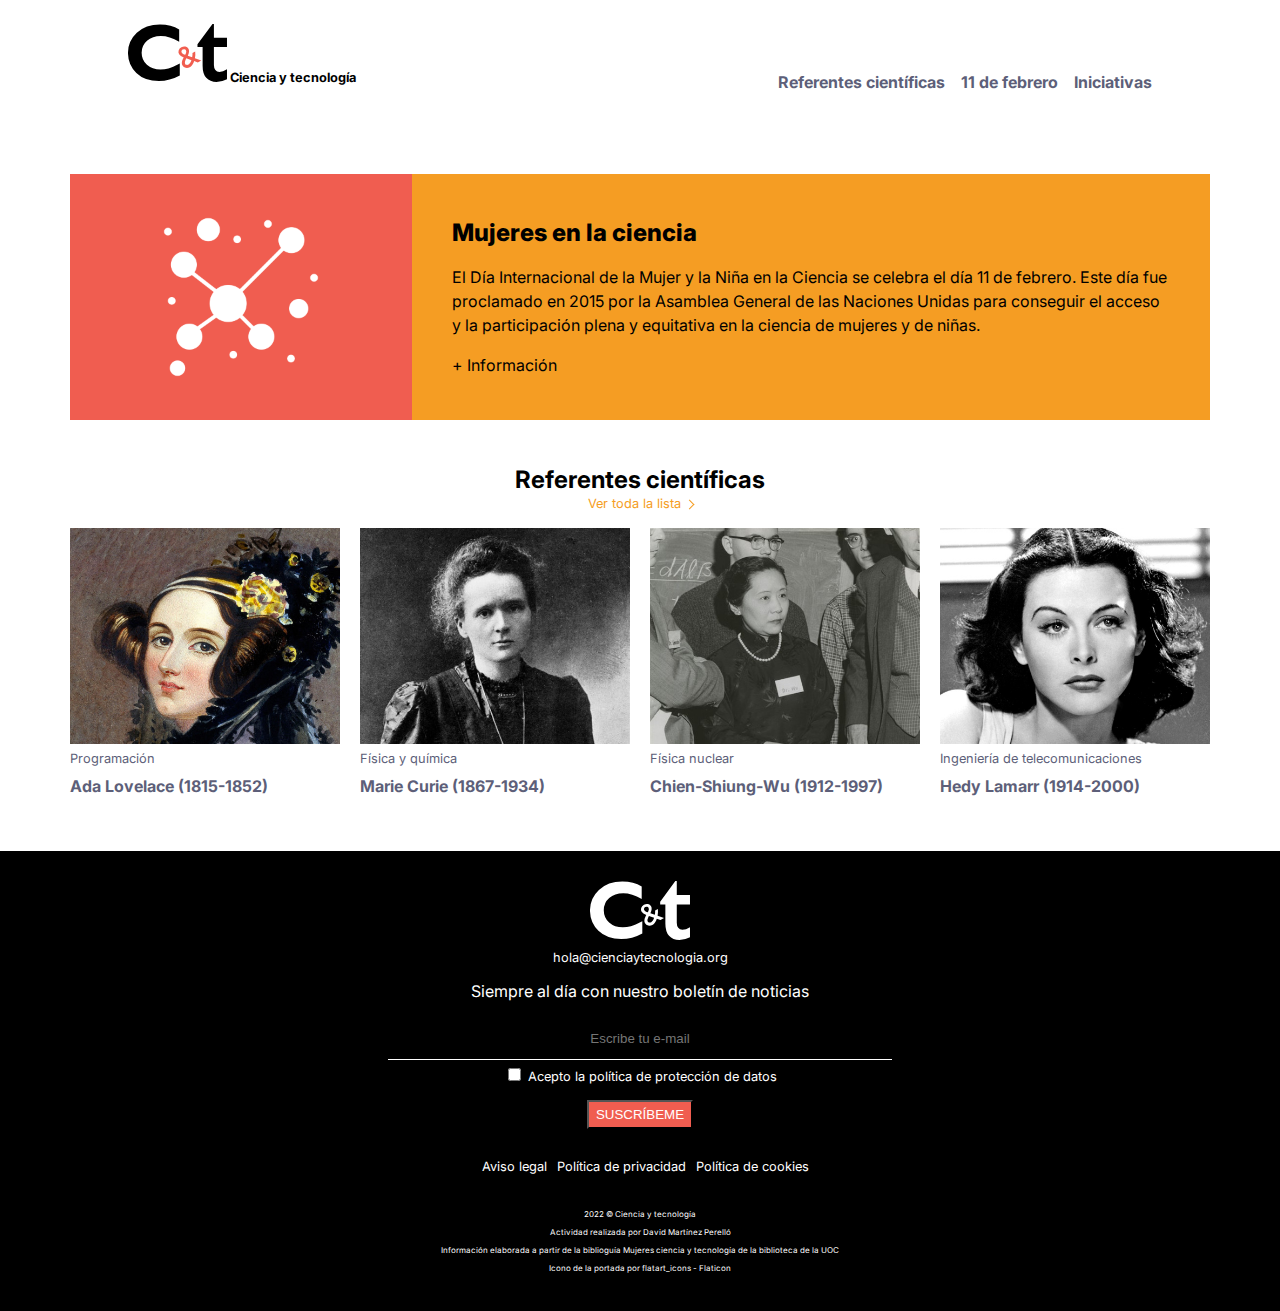
==== commit 72ea4495: "Add files via upload" ====
--- a/index.html
+++ b/index.html
@@ -1,152 +1,155 @@
-<!DOCTYPE html>
-<html lang="es">
-  <head>
-    <meta charset="UTF-8">
-    <meta name= "viewport" content="width=device-width, initial-scale=1.0"> 
-    <title>Mujeres en la ciencia</title>
-    <link rel="preconnect" href="https://fonts.googleapis.com"><link rel="preconnect" href="https://fonts.gstatic.com" crossorigin><link href="https://fonts.googleapis.com/css2?family=Inter:wght@400;700;800&display=swap" rel="stylesheet">
-    <link rel="Stylesheet" href="css/estilos.css">
-  </head>
-  <body class="index">
-    <header>
-      <h1>
-        <a href="index.html">
-          <img
-          src="img/logo-ciencia-tecnologia.svg"
-          alt="Logo de ciencia y tecnologia"> 
-          Ciencia y tecnología
-        </a>
-      </h1>  
-      <nav>
-        <ul>
-            <li><a href="referentes.html">Referentes científicas</a></li>
-            <li><a href="11-de-febrero.html">11 de febrero</a></li>
-            <li><a href="Iniciativas.html">Iniciativas</a></li>
-        </ul>
-      </nav>  
-    </header>
-    <main class="container">
-
-      <div class = "mujCienc">
-        <figure>
-          <img
-            src="img/hero-athom.png"
-            alt="icono átomo">  
-        </figure>
-        <div>
-          <h2>
-            Mujeres en la ciencia
-          </h2>
-          <p>
-            El Día Internacional de la Mujer y la Niña en la Ciencia se celebra el día 
-            11 de febrero. Este día fue proclamado en 2015 por la Asamblea 
-            General de las Naciones Unidas para conseguir el acceso y la 
-            participación plena y equitativa en la ciencia de mujeres y de niñas.
-          </p>
-        </div>
-
-      </div>
-      <h2 class = "refCient">
-        Referentes científicas
-      </h2>
-      <p class = "refCient"><a class = "refCient" href="referentes.html">Ver toda la lista<i class="arrow right"></i></a></p>
-      <div class="CuadRef">
-
-        <a href="referentes.html#AdaLovelace">
-          <figure>
-            <img
-              src="img/01-ada-lovelace.jpg"
-              alt="Imagen de Ada Lovelance">  
-            <figcaption>
-              <p>Programación</p>
-              <p>Ada Lovelace (1815-1852)</p>
-            </figcaption>
-          </figure>
-        </a>
-
-
-        <a href="referentes.html#MarieCurie">
-          <figure>
-            <img
-              src="img/02-marie-curie.jpg"
-              alt="Imagen de Marie Curie">  
-            <figcaption>
-              <p>Física y química</p>
-              <p>Marie Curie (1867-1934)</p>
-            </figcaption>
-          </figure>
-        </a>
-
-
-        <a href="referentes.html#ChienShiungWu">
-          <figure>
-            <img
-              src="img/03-chien-shiung-wu.jpg"
-              alt="Imagen de Chien-Shiung-Wu">  
-            <figcaption>
-              <p>Física nuclear</p>
-              <p>Chien-Shiung-Wu (1912-1997)</p>
-            </figcaption>
-          </figure>
-        </a>
-
-        <a href="referentes.html#HedyLamarr">        
-          <figure>
-            <img
-              src="img/04-hedy-lamarr.jpg"
-              alt="Imagen Hedy Lamarr">  
-            <figcaption>
-              <p>Ingeniería de telecomunicaciones</p>
-              <p>Hedy Lamarr (1914-2000)</p>
-            </figcaption>
-          </figure>
-        </a>
-
-      </div>
-    </main>
-    <footer>
-      <img
-            src="img/logo-ciencia-tecnologia-white.svg"
-            alt="Logo de ciencia y tecnologia"> 
-      <p class="mailTop">
-        <a class = "inlineLink" href="mailto:hola@cienciaytecnologia.org">hola@cienciaytecnologia.org</a> 
-      </p>
-      <p>
-        Siempre al día con nuestro boletín de noticias
-      </p>
-      <form action="/my-handling-form-page" method="post">
-            <p>
-                <input type="text" id="TuEmail" name="user_email" placeholder="Escribe tu e-mail" required>
-            </p>
-            <p class= "privPol">
-              <input type="checkbox" id="PolitPriv" name="PolitPriv" required>
-              <label for="PolitPriv">Acepto la política de protección de datos</label>  
-            </p>
-           <p>
-                <button type="submit">SUSCRÍBEME</button>
-            </p>
-      </form>
-      <ul>
-        <li><a href="#">Aviso legal</a></li>
-        <li><a href="#">Política de privacidad</a></li>
-        <li><a href="#">Política de cookies</a></li>
-      </ul>
-      <div class = footerLit>
-        <p>
-          <time datetime="2022">2022</time> © Ciencia y tecnología
-        </p>
-        <p>
-          Actividad realizada por David Martínez Perelló
-        </p>
-        <p>
-          Información elaborada a partir de la biblioguía <a href = "https://biblioteca.uoc.edu/es/biblioguias/biblioguia/Mujeres-ciencia-y-tecnologia/">Mujeres ciencia y tecnología de 
-            la biblioteca de la UOC</a>
-        </p>
-        <p>
-          Icono de la portada por <a href = "https://www.flaticon.es/iconos-gratis/atomo">flatart_icons - Flaticon</a>
-        </p>
-      </div>
-    </footer>
-  </body>
-</html>
-
+<!DOCTYPE html>
+<html lang="es">
+  <head>
+    <meta charset="UTF-8">
+    <meta name= "viewport" content="width=device-width, initial-scale=1.0"> 
+    <title>Mujeres en la ciencia</title>
+    <link rel="preconnect" href="https://fonts.googleapis.com"><link rel="preconnect" href="https://fonts.gstatic.com" crossorigin><link href="https://fonts.googleapis.com/css2?family=Inter:wght@400;700;800&display=swap" rel="stylesheet">
+    <link rel="Stylesheet" href="css/estilos.css">
+  </head>
+  <body class="index">
+    <header>
+      <h1>
+        <a href="index.html">
+          <img
+          src="img/logo-ciencia-tecnologia.svg"
+          alt="Logo de ciencia y tecnologia"> 
+          Ciencia y tecnología
+        </a>
+      </h1>  
+      <nav>
+        <ul>
+            <li><a href="referentes.html">Referentes científicas</a></li>
+            <li><a href="11-de-febrero.html">11 de febrero</a></li>
+            <li><a href="Iniciativas.html">Iniciativas</a></li>
+        </ul>
+      </nav>  
+    </header>
+    <main class="container">
+
+      <div class = "mujCienc">
+        <figure>
+          <img
+            src="img/hero-athom.png"
+            alt="icono átomo">  
+        </figure>
+        <div>
+          <h2>
+            Mujeres en la ciencia
+          </h2>
+          <p>
+            El Día Internacional de la Mujer y la Niña en la Ciencia se celebra el día 
+            11 de febrero. Este día fue proclamado en 2015 por la Asamblea 
+            General de las Naciones Unidas para conseguir el acceso y la 
+            participación plena y equitativa en la ciencia de mujeres y de niñas.
+          </p>
+          <p>
+            <a href="https://www.un.org/es/observances/women-and-girls-in-science-day">+ Información</a>        
+          </p>
+        </div>
+
+      </div>
+      <h2 class = "refCient">
+        Referentes científicas
+      </h2>
+      <p class = "refCient"><a class = "refCient" href="referentes.html">Ver toda la lista<i class="arrow right"></i></a></p>
+      <div class="CuadRef">
+
+        <a href="referentes.html#AdaLovelace">
+          <figure>
+            <img
+              src="img/01-ada-lovelace.jpg"
+              alt="Imagen de Ada Lovelance">  
+            <figcaption>
+              <p>Programación</p>
+              <p>Ada Lovelace (1815-1852)</p>
+            </figcaption>
+          </figure>
+        </a>
+
+
+        <a href="referentes.html#MarieCurie">
+          <figure>
+            <img
+              src="img/02-marie-curie.jpg"
+              alt="Imagen de Marie Curie">  
+            <figcaption>
+              <p>Física y química</p>
+              <p>Marie Curie (1867-1934)</p>
+            </figcaption>
+          </figure>
+        </a>
+
+
+        <a href="referentes.html#ChienShiungWu">
+          <figure>
+            <img
+              src="img/03-chien-shiung-wu.jpg"
+              alt="Imagen de Chien-Shiung-Wu">  
+            <figcaption>
+              <p>Física nuclear</p>
+              <p>Chien-Shiung-Wu (1912-1997)</p>
+            </figcaption>
+          </figure>
+        </a>
+
+        <a href="referentes.html#HedyLamarr">        
+          <figure>
+            <img
+              src="img/04-hedy-lamarr.jpg"
+              alt="Imagen Hedy Lamarr">  
+            <figcaption>
+              <p>Ingeniería de telecomunicaciones</p>
+              <p>Hedy Lamarr (1914-2000)</p>
+            </figcaption>
+          </figure>
+        </a>
+
+      </div>
+    </main>
+    <footer>
+      <img
+            src="img/logo-ciencia-tecnologia-white.svg"
+            alt="Logo de ciencia y tecnologia"> 
+      <p class="mailTop">
+        <a class = "inlineLink" href="mailto:hola@cienciaytecnologia.org">hola@cienciaytecnologia.org</a> 
+      </p>
+      <p>
+        Siempre al día con nuestro boletín de noticias
+      </p>
+      <form action="/my-handling-form-page" method="post">
+            <p>
+                <input type="text" id="TuEmail" name="user_email" placeholder="Escribe tu e-mail" required>
+            </p>
+            <p class= "privPol">
+              <input type="checkbox" id="PolitPriv" name="PolitPriv" required>
+              <label for="PolitPriv">Acepto la política de protección de datos</label>  
+            </p>
+           <p>
+                <button type="submit">SUSCRÍBEME</button>
+            </p>
+      </form>
+      <ul>
+        <li><a href="#">Aviso legal</a></li>
+        <li><a href="#">Política de privacidad</a></li>
+        <li><a href="#">Política de cookies</a></li>
+      </ul>
+      <div class = footerLit>
+        <p>
+          <time datetime="2022">2022</time> © Ciencia y tecnología
+        </p>
+        <p>
+          Actividad realizada por David Martínez Perelló
+        </p>
+        <p>
+          Información elaborada a partir de la biblioguía <a href = "https://biblioteca.uoc.edu/es/biblioguias/biblioguia/Mujeres-ciencia-y-tecnologia/">Mujeres ciencia y tecnología de 
+            la biblioteca de la UOC</a>
+        </p>
+        <p>
+          Icono de la portada por <a href = "https://www.flaticon.es/iconos-gratis/atomo">flatart_icons - Flaticon</a>
+        </p>
+      </div>
+    </footer>
+  </body>
+</html>
+
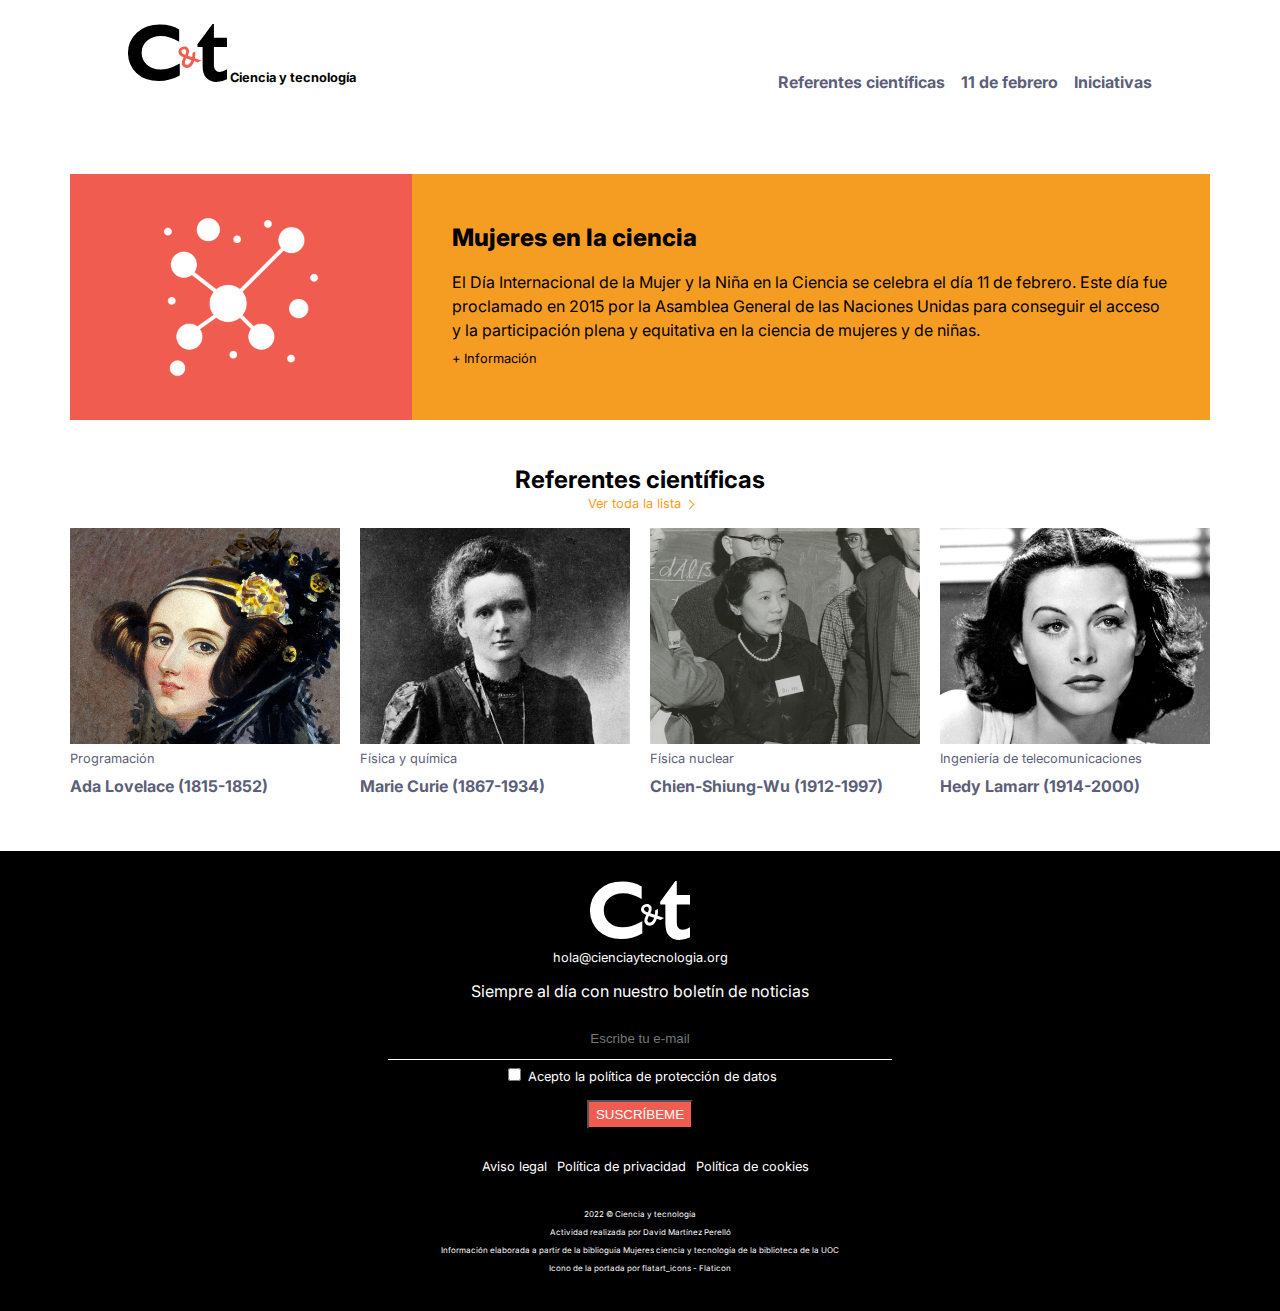
==== commit 08876dae: "Add files via upload" ====
--- a/index.html
+++ b/index.html
@@ -52,7 +52,7 @@
       <h2 class = "refCient">
         Referentes científicas
       </h2>
-      <p class = "refCient"><a class = "refCient" href="referentes.html">Ver toda la lista<i class="arrow right"></i></a></p>
+      <p class = "refCient"><a class = "refCient" href="referentes.html">Ver toda la lista<i class="arrow"></i></a></p>
       <div class="CuadRef">
 
         <a href="referentes.html#AdaLovelace">
--- a/css/estilos.css
+++ b/css/estilos.css
@@ -112,6 +112,11 @@
 .mujCienc p{
     margin-top: 0;
 }
+
+.mujCienc p:first-of-type{
+    margin-bottom: 0.2em;
+}
+
 .mujCienc div{
     background-color: rgb(245, 157, 35);
     width: 50%;
@@ -131,6 +136,16 @@
     margin-top: 5%;
 }
 
+
+.mujCienc a {
+    color: black;
+    font-size: 0.8em;
+}
+
+.mujCienc a:hover {
+    color:  rgb(93, 95, 121);
+}
+
 @media all and (max-width: 1000px)
 {
     .mujCienc{
@@ -161,6 +176,8 @@
 a.refCient:visited, a.refCient, a.refCient:hover  {
     color: rgb(245, 157, 35);
 }
+
+
 
 .arrow {
     border: solid rgb(245, 157, 35);
@@ -210,7 +227,7 @@
     grid-template-columns: repeat(auto-fill, minmax(max(var(--grid-item--min-width), var(--grid-item--max-width)), 1fr));
     grid-gap: var(--grid-layout-gap);
 
-    /* https://codepen.io/ysedda/pen/wvPLdpm */
+    /* https://css-tricks.com/an-auto-filling-css-grid-with-max-columns/ */
 
 }
 
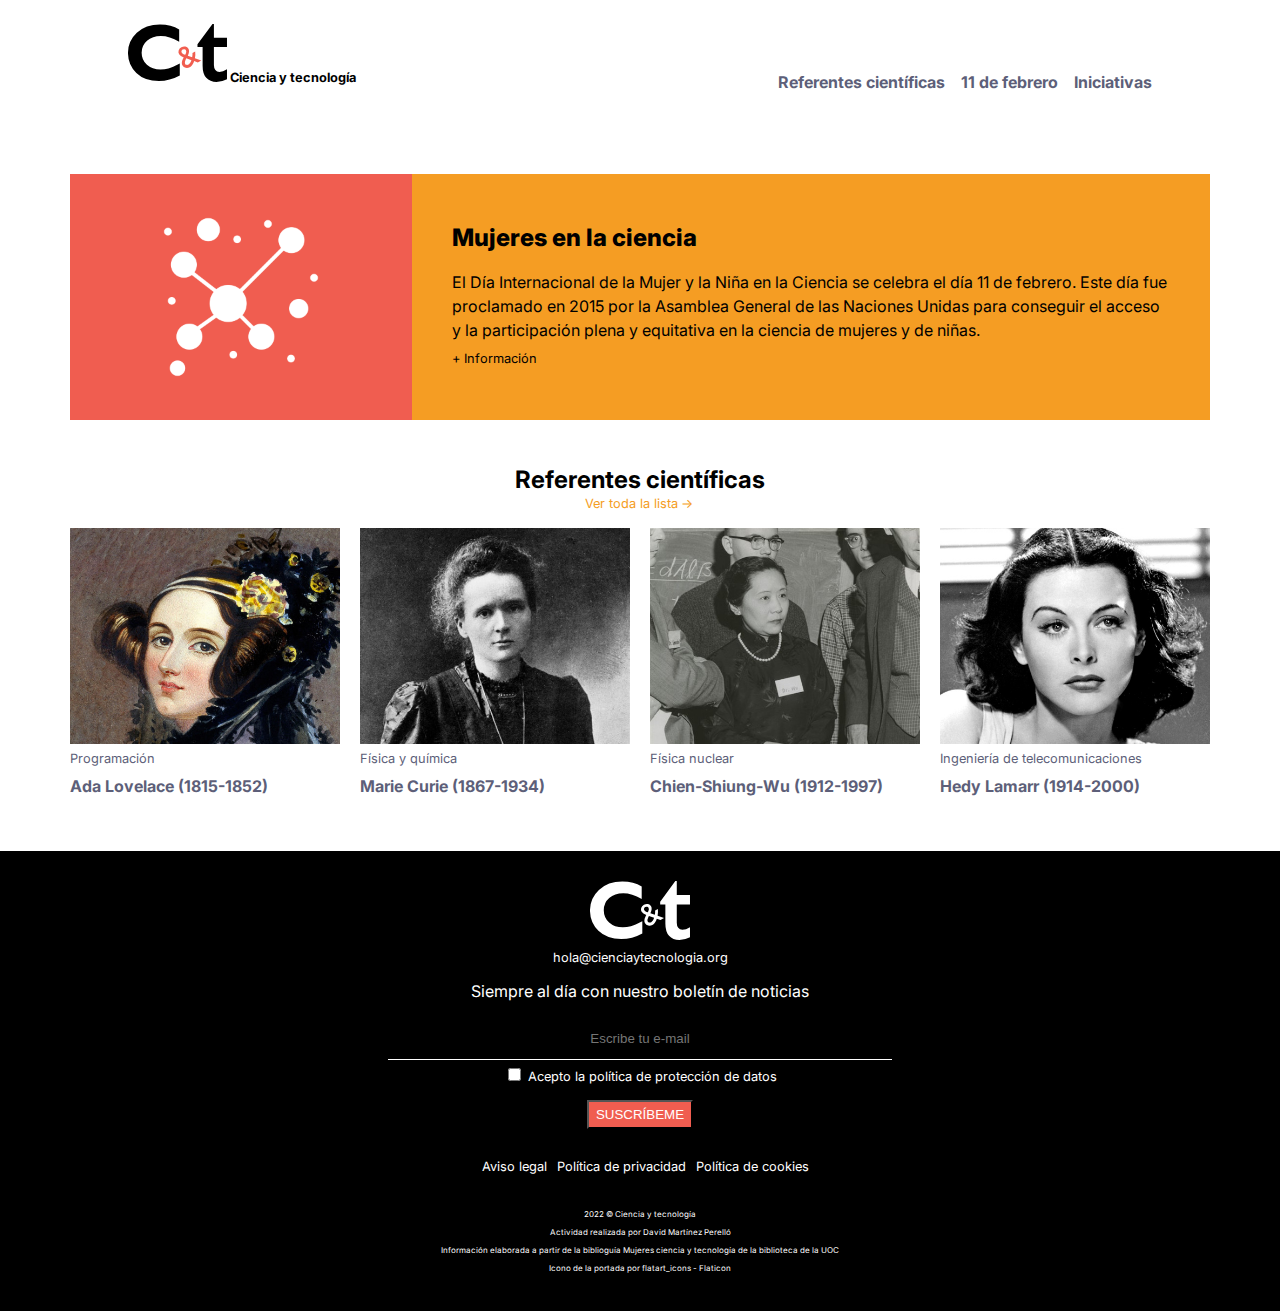
==== commit 2fc7d1fd: "Add files via upload" ====
--- a/index.html
+++ b/index.html
@@ -52,7 +52,7 @@
       <h2 class = "refCient">
         Referentes científicas
       </h2>
-      <p class = "refCient"><a class = "refCient" href="referentes.html">Ver toda la lista<i class="arrow"></i></a></p>
+      <p class = "refCient"><a class = "refCient" href="referentes.html">Ver toda la lista</a></p>
       <div class="CuadRef">
 
         <a href="referentes.html#AdaLovelace">
--- a/css/estilos.css
+++ b/css/estilos.css
@@ -142,7 +142,7 @@
     font-size: 0.8em;
 }
 
-.mujCienc a:hover {
+.mujCienc a:hover{
     color:  rgb(93, 95, 121);
 }
 
@@ -173,20 +173,20 @@
     color: rgb(245, 157, 35);
 }
 
-a.refCient:visited, a.refCient, a.refCient:hover  {
+a.refCient:visited, a.refCient  {
     color: rgb(245, 157, 35);
 }
 
-
-
-.arrow {
-    border: solid rgb(245, 157, 35);
-    border-width: 0 1px 1px 0;
+a.refCient:hover {
+    color:  rgb(93, 95, 121);
+}
+
+a.refCient::after {
+    content:"→";
     display: inline-block;
-    padding: 3px;
-    margin-left: 5px;
-    transform: rotate(-45deg);
-    -webkit-transform: rotate(-45deg);
+    width: 1rem;
+    height: 1rem;
+    margin-left: .1rem;
 }
 
 .CuadRef figure
